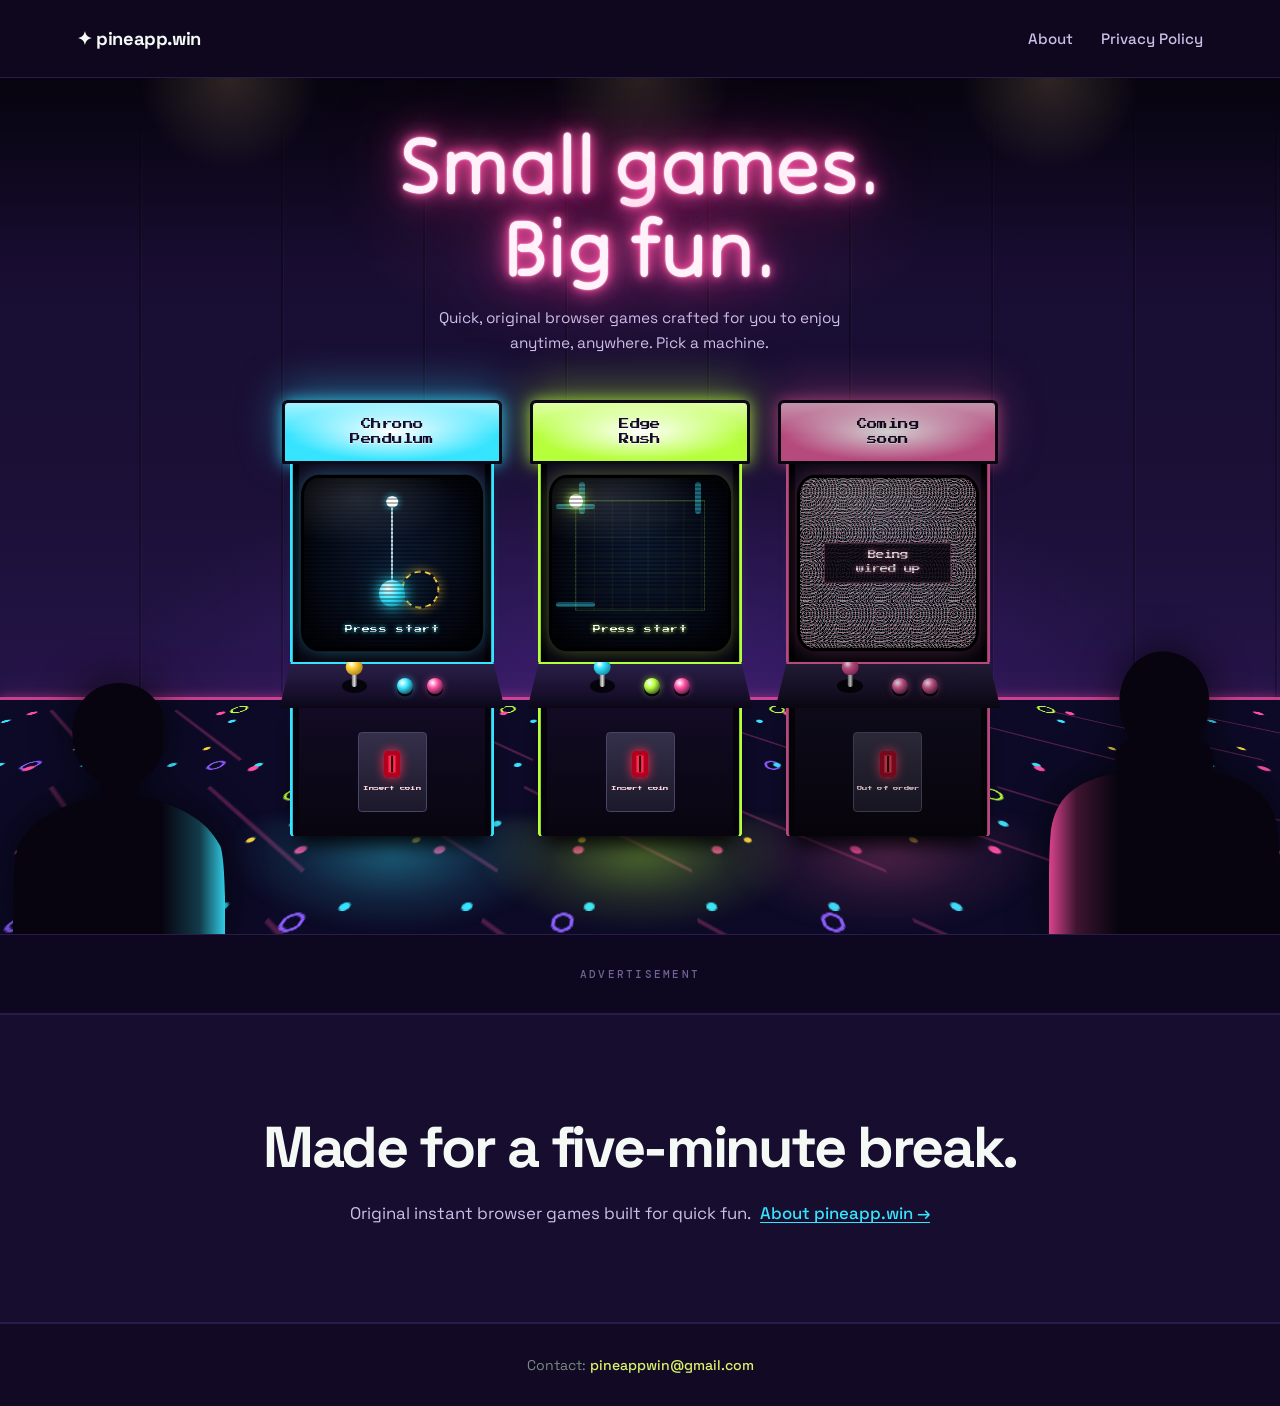
==== public/index.html @ 0ca3ae79 "Arcade cabinet game pages, pendulum score, four-paddle Edge Rush Co-Authored-By: Claude Opus 5.5 <no" ====
<!doctype html>
<html lang="en">
<head>
  <!-- Google tag (gtag.js) -->
  <script async src="https://www.googletagmanager.com/gtag/js?id=G-WJCZS9H72H"></script>
  <script>
    window.dataLayer = window.dataLayer || [];
    function gtag(){dataLayer.push(arguments);}
    gtag('js', new Date());

    gtag('config', 'G-WJCZS9H72H');
  </script>
  <meta charset="utf-8">
  <meta name="viewport" content="width=device-width,initial-scale=1">
  <meta name="description" content="Play original, instant browser games on pineapp.win — crafted for quick breaks and seamless fun anywhere.">
  <meta name="theme-color" content="#120a24">
  <title>pineapp.win | Browser Games</title>
  <link rel="stylesheet" href="styles.css?v=8">
  <link rel="stylesheet" href="arcade.css?v=2">
</head>
<body class="arcade-page">
  <header>
    <a class="brand" href="#top">✦ pineapp.win</a>
    <nav>
      <a href="about.html">About</a>
      <a href="privacy.html">Privacy Policy</a>
    </nav>
  </header>

  <main id="top">
    <!-- The arcade hall: you are standing on the floor, looking at the cabinets -->
    <section class="hall" aria-labelledby="hall-title">
      <div class="hall__ceiling" aria-hidden="true"></div>
      <div class="hall__wall" aria-hidden="true"></div>
      <div class="hall__floor" aria-hidden="true"></div>

      <div class="sign">
        <h1 id="hall-title" class="sign__neon">
          <span class="sign__line">Small games.</span>
          <span class="sign__line sign__line--b">Big fun.</span>
        </h1>
        <p class="sign__copy">Quick, original browser games crafted for you to enjoy anytime, anywhere. Pick a machine.</p>
      </div>

      <div class="aisle" id="aisle" aria-label="Arcade machines">
        <!-- Cabinet 1: Chrono Pendulum -->
        <a class="cab cab--pendulum" href="pendulum.html" style="--glow:#36e4ff; --glow-rgb:54,228,255" aria-label="Play Chrono Pendulum">
          <span class="cab__marquee"><span class="cab__title">Chrono<br>Pendulum</span></span>
          <span class="cab__bezel">
            <span class="cab__screen">
              <span class="attract attract--pendulum" aria-hidden="true">
                <span class="pend__target"><span class="pend__ring"></span></span>
                <span class="pend__arm"><span class="pend__bob"></span></span>
                <span class="pend__pivot"></span>
              </span>
              <span class="cab__start" aria-hidden="true">Press start</span>
            </span>
          </span>
          <span class="cab__panel" aria-hidden="true">
            <span class="stick"></span><span class="pbtn"></span><span class="pbtn pbtn--b"></span>
          </span>
          <span class="cab__body" aria-hidden="true">
            <span class="coin-door"><span class="coin-slot"></span><span class="coin-label">Insert coin</span></span>
          </span>
          <span class="cab__pool" aria-hidden="true"></span>
        </a>

        <!-- Cabinet 2: Edge Rush -->
        <a class="cab cab--edge" href="edge-rush.html" style="--glow:#b6ff3b; --glow-rgb:182,255,59" aria-label="Play Edge Rush">
          <span class="cab__marquee"><span class="cab__title">Edge<br>Rush</span></span>
          <span class="cab__bezel">
            <span class="cab__screen">
              <span class="attract attract--edge" aria-hidden="true">
                <span class="edge__tile edge__tile--t"></span>
                <span class="edge__tile edge__tile--r"></span>
                <span class="edge__tile edge__tile--b"></span>
                <span class="edge__tile edge__tile--l"></span>
                <span class="edge__ball"></span>
              </span>
              <span class="cab__start" aria-hidden="true">Press start</span>
            </span>
          </span>
          <span class="cab__panel" aria-hidden="true">
            <span class="stick"></span><span class="pbtn"></span><span class="pbtn pbtn--b"></span>
          </span>
          <span class="cab__body" aria-hidden="true">
            <span class="coin-door"><span class="coin-slot"></span><span class="coin-label">Insert coin</span></span>
          </span>
          <span class="cab__pool" aria-hidden="true"></span>
        </a>

        <!-- Cabinet 3: next machine, still being wired up -->
        <div class="cab cab--soon" style="--glow:#ff4fa3; --glow-rgb:255,79,163" aria-label="New game coming soon">
          <span class="cab__marquee"><span class="cab__title">Coming<br>soon</span></span>
          <span class="cab__bezel">
            <span class="cab__screen">
              <span class="attract attract--static" aria-hidden="true"></span>
              <span class="cab__soon-text" aria-hidden="true">Being<br>wired up</span>
            </span>
          </span>
          <span class="cab__panel" aria-hidden="true">
            <span class="stick"></span><span class="pbtn"></span><span class="pbtn pbtn--b"></span>
          </span>
          <span class="cab__body" aria-hidden="true">
            <span class="coin-door"><span class="coin-slot"></span><span class="coin-label">Out of order</span></span>
          </span>
          <span class="cab__pool" aria-hidden="true"></span>
        </div>
      </div>

      <!-- People standing on the floor, watching the machines -->
      <div class="crowd" aria-hidden="true">
        <svg class="onlooker onlooker--l" viewBox="0 0 200 260" preserveAspectRatio="xMidYMax meet">
          <defs>
            <linearGradient id="rimL" x1="1" y1="0" x2="0" y2="0">
              <stop offset="0" stop-color="#36e4ff" stop-opacity=".9"/>
              <stop offset=".12" stop-color="#36e4ff" stop-opacity=".25"/>
              <stop offset=".3" stop-color="#36e4ff" stop-opacity="0"/>
            </linearGradient>
          </defs>
          <path d="M100 18c26 0 44 20 44 47 0 22-11 39-27 46v14c38 6 66 22 78 46 6 12 5 89 5 89H0s-1-77 5-89c12-24 40-40 78-46v-14c-16-7-27-24-27-46 0-27 18-47 44-47z" fill="#07040f"/>
          <path d="M100 18c26 0 44 20 44 47 0 22-11 39-27 46v14c38 6 66 22 78 46 6 12 5 89 5 89H0s-1-77 5-89c12-24 40-40 78-46v-14c-16-7-27-24-27-46 0-27 18-47 44-47z" fill="url(#rimL)"/>
        </svg>
        <svg class="onlooker onlooker--r" viewBox="0 0 200 260" preserveAspectRatio="xMidYMax meet">
          <defs>
            <linearGradient id="rimR" x1="0" y1="0" x2="1" y2="0">
              <stop offset="0" stop-color="#ff4fa3" stop-opacity=".85"/>
              <stop offset=".12" stop-color="#ff4fa3" stop-opacity=".22"/>
              <stop offset=".3" stop-color="#ff4fa3" stop-opacity="0"/>
            </linearGradient>
          </defs>
          <path d="M98 10c24 0 41 19 41 44 0 13-4 24-10 32 9 3 14 10 14 18 0 4-1 8-3 11 40 7 54 24 58 48 3 18 2 97 2 97H0s-1-79 2-97c4-24 18-41 58-48-2-3-3-7-3-11 0-8 5-15 14-18-6-8-10-19-10-32 0-25 17-44 37-44z" fill="#07040f"/>
          <path d="M98 10c24 0 41 19 41 44 0 13-4 24-10 32 9 3 14 10 14 18 0 4-1 8-3 11 40 7 54 24 58 48 3 18 2 97 2 97H0s-1-79 2-97c4-24 18-41 58-48-2-3-3-7-3-11 0-8 5-15 14-18-6-8-10-19-10-32 0-25 17-44 37-44z" fill="url(#rimR)"/>
        </svg>
      </div>
    </section>

    <section class="ad-slot">
      <script async src="https://pagead2.googlesyndication.com/pagead/js/adsbygoogle.js?client=ca-pub-6483520770446711"
        crossorigin="anonymous"></script>
      ADVERTISEMENT
    </section>

    <section id="about" class="about">
      <h2>Made for a five-minute break.</h2>
      <p class="about-subtext">Original instant browser games built for quick fun. <a href="about.html">About pineapp.win →</a></p>
    </section>
  </main>

  <footer>
    <span>Contact: <a href="mailto:pineappwin@gmail.com">pineappwin@gmail.com</a></span>
  </footer>

  <script src="arcade.js?v=1"></script>
</body>
</html>
---- public/styles.css ----
@import url('https://fonts.googleapis.com/css2?family=DM+Mono:wght@400;500&family=Space+Grotesk:wght@400;500;600;700;800&display=swap');

:root {
  --bg: #0b0f0d;              /* Deep dark background */
  --bg-subtle: #111714;       /* Subtle dark surface */
  --surface: #151d19;         /* Elevated surface */
  --surface-card: #19241f;    /* Interactive card surface */
  --surface-hover: #22322b;   /* Hover state */
  --text-primary: #f5f9f6;    /* Crisp bright light typography */
  --text-secondary: #b0c2b7;  /* High-contrast light slate */
  --text-muted: #788a80;      /* Secondary labels */
  --lime: #d9f36a;            /* Electric neon lime */
  --lime-hover: #e8ff7a;
  --lime-glow: rgba(217, 243, 106, 0.45);
  --lime-glow-strong: rgba(217, 243, 106, 0.75);
  --lime-glow-soft: rgba(217, 243, 106, 0.2);
  --cyan: #5ef3d2;            /* Vibrant electric cyan */
  --border: #23312a;          /* Sleek dark border */
  --border-light: #2e4037;    /* Subtle highlight border */
}

* {
  box-sizing: border-box;
}

html {
  scroll-behavior: smooth;
}

body {
  margin: 0;
  background: var(--bg);
  color: var(--text-primary);
  font-family: 'Space Grotesk', sans-serif;
  background-image: 
    radial-gradient(ellipse at 85% 15%, rgba(217, 243, 106, 0.06) 0%, transparent 45%),
    radial-gradient(ellipse at 15% 75%, rgba(94, 243, 210, 0.04) 0%, transparent 45%);
  background-attachment: fixed;
  min-height: 100vh;
}

header {
  height: 78px;
  padding: 0 6vw;
  display: flex;
  align-items: center;
  justify-content: space-between;
  border-bottom: 1px solid var(--border);
  background: rgba(11, 15, 13, 0.88);
  backdrop-filter: blur(14px);
  position: sticky;
  top: 0;
  z-index: 100;
}

a {
  color: inherit;
}

.brand {
  text-decoration: none;
  font-weight: 700;
  font-size: 1.15rem;
  color: var(--text-primary);
  letter-spacing: -0.02em;
  display: flex;
  align-items: center;
  gap: 4px;
}

.brand:first-letter {
  background: var(--lime);
  color: var(--bg);
  padding: 1px 5px;
  border-radius: 2px;
  font-weight: 800;
}

nav {
  display: flex;
  gap: 28px;
  align-items: center;
}

nav a {
  text-decoration: none;
  font-size: .94rem;
  font-weight: 500;
  color: var(--text-secondary);
  transition: color .15s ease;
}

nav a:hover {
  color: var(--lime);
}

nav a.active {
  color: var(--lime);
  font-weight: 700;
}

.button {
  display: inline-flex;
  gap: 14px;
  align-items: center;
  padding: 14px 24px;
  background: var(--lime);
  color: var(--bg);
  text-decoration: none;
  font-weight: 700;
  border-radius: 2px;
  border: 1px solid var(--lime);
  cursor: pointer;
  transition: all .2s cubic-bezier(0.16, 1, 0.3, 1);
  box-shadow: 0 2px 10px rgba(0, 0, 0, 0.4);
}

.button:hover {
  background: var(--lime-hover);
  transform: translateY(-2px);
  box-shadow: 0 6px 22px var(--lime-glow);
  color: var(--bg);
}

.button.small {
  padding: 9px 16px;
  font-size: .84rem;
}

/* Hero Section */
.hero {
  min-height: calc(100vh - 160px);
  padding: 60px 6vw;
  display: grid;
  grid-template-columns: 0.9fr 1.1fr;
  align-items: center;
  gap: 60px;
}

.hero-content {
  max-width: 540px;
}

.eyebrow {
  font: 600 .75rem 'DM Mono', monospace;
  letter-spacing: .22em;
  color: var(--lime);
  margin: 0 0 18px;
  text-transform: uppercase;
}

.hero h1 {
  font-size: clamp(3.4rem, 6.2vw, 6.2rem);
  line-height: .93;
  letter-spacing: -.06em;
  margin: 0 0 24px;
  color: var(--text-primary);
}

.hero h1 em {
  font-style: normal;
  color: var(--lime);
  text-shadow: 0 0 45px var(--lime-glow);
}

.hero-copy {
  max-width: 440px;
  color: var(--text-secondary);
  line-height: 1.65;
  margin: 0;
  font-size: 1.12rem;
}

/* Maximized Scrollable Arcade Container */
.arcade-container {
  width: 100%;
  height: 100%;
  display: flex;
  align-items: center;
  justify-content: center;
  position: relative;
}

.arcade-selector-frame {
  width: 100%;
  min-height: 540px;
  background: var(--surface-card);
  border: 2px solid var(--lime);
  border-radius: 8px;
  position: relative;
  /* Radiant glowing edges */
  box-shadow: 
    0 0 22px rgba(217, 243, 106, 0.5),
    0 0 60px rgba(217, 243, 106, 0.28),
    0 0 100px rgba(217, 243, 106, 0.15),
    inset 0 0 25px rgba(217, 243, 106, 0.12);
  display: flex;
  flex-direction: column;
  overflow: hidden;
  transition: box-shadow 0.25s ease, border-color 0.25s ease;
}

.arcade-selector-frame:hover {
  border-color: #e8ff7a;
  box-shadow: 
    0 0 35px rgba(217, 243, 106, 0.7),
    0 0 80px rgba(217, 243, 106, 0.45),
    0 0 135px rgba(217, 243, 106, 0.25),
    inset 0 0 35px rgba(217, 243, 106, 0.2);
}

/* POPPING SCROLL BUTTONS */
.arcade-scroll-btn {
  position: absolute;
  top: 48%;
  transform: translateY(-50%);
  width: 54px;
  height: 54px;
  border-radius: 50%;
  background: var(--lime);
  color: #0b0f0d;
  border: 2px solid #ffffff;
  display: grid;
  place-items: center;
  font-size: 2.2rem;
  font-weight: 900;
  line-height: 1;
  cursor: pointer;
  z-index: 20;
  user-select: none;
  /* Ultra-popping radiant glow */
  box-shadow: 
    0 0 22px rgba(217, 243, 106, 0.85),
    0 0 50px rgba(217, 243, 106, 0.55),
    0 4px 18px rgba(0, 0, 0, 0.75);
  transition: all 0.2s cubic-bezier(0.16, 1, 0.3, 1);
}

.arcade-scroll-btn.prev-btn {
  left: 20px;
}

.arcade-scroll-btn.next-btn {
  right: 20px;
}

.arcade-scroll-btn:hover:not(:disabled) {
  background: #ffffff;
  color: #0b0f0d;
  border-color: var(--lime);
  transform: translateY(-50%) scale(1.18);
  box-shadow: 
    0 0 30px rgba(255, 255, 255, 0.95),
    0 0 65px rgba(217, 243, 106, 0.9),
    0 8px 25px rgba(0, 0, 0, 0.85);
}

.arcade-scroll-btn:active:not(:disabled) {
  transform: translateY(-50%) scale(1.05);
}

.arcade-scroll-btn:disabled {
  opacity: 0.22;
  cursor: not-allowed;
  box-shadow: none;
  background: var(--surface-card);
  color: var(--text-muted);
  border-color: var(--border-light);
  transform: translateY(-50%) scale(0.92);
}

/* Scrollable Cards Track */
.arcade-track {
  display: flex;
  width: 100%;
  flex: 1;
  overflow-x: auto;
  scroll-snap-type: x mandatory;
  scroll-behavior: smooth;
  -webkit-overflow-scrolling: touch;
  scrollbar-width: none; /* Hide scrollbar for seamless console look */
  outline: none;
}

.arcade-track::-webkit-scrollbar {
  display: none;
}

/* Individual Arcade Card */
.arcade-card {
  flex: 0 0 100%;
  width: 100%;
  scroll-snap-align: start;
  scroll-snap-stop: always;
  display: flex;
  flex-direction: column;
  text-decoration: none;
  color: inherit;
  cursor: pointer;
  position: relative;
  background: var(--surface-card);
}

.arcade-screen {
  flex: 1;
  min-height: 380px;
  display: flex;
  align-items: center;
  justify-content: center;
  background: 
    radial-gradient(circle at center, rgba(217, 243, 106, 0.14) 0%, transparent 65%),
    radial-gradient(circle at center, #19382c 0%, #0d1e17 100%);
  border-bottom: 2px solid rgba(217, 243, 106, 0.35);
  position: relative;
  user-select: none;
  overflow: hidden;
}

.arcade-card.card-pendulum .arcade-screen {
  background: 
    radial-gradient(circle at center, rgba(94, 243, 210, 0.15) 0%, transparent 65%),
    radial-gradient(circle at center, #142e26 0%, #091410 100%);
}

/* Subtle arcade scanlines in screen */
.arcade-screen::after {
  content: '';
  position: absolute;
  inset: 0;
  background: repeating-linear-gradient(
    0deg,
    transparent,
    transparent 3px,
    rgba(0, 0, 0, 0.22) 3px,
    rgba(0, 0, 0, 0.22) 6px
  );
  pointer-events: none;
  opacity: 0.7;
}

.arcade-screen .game-icon {
  font-size: clamp(6.5rem, 12vw, 10rem);
  filter: drop-shadow(0 0 35px rgba(217, 243, 106, 0.6));
  transition: transform 0.3s cubic-bezier(0.16, 1, 0.3, 1), filter 0.3s ease;
  z-index: 2;
}

.arcade-card:hover .arcade-screen .game-icon {
  transform: scale(1.15);
  filter: drop-shadow(0 0 50px rgba(217, 243, 106, 0.9));
}

/* Animated Metallic Pendulum Graphic Preview */
.pendulum-graphic {
  position: relative;
  width: 180px;
  height: 250px;
  display: flex;
  flex-direction: column;
  align-items: center;
  filter: drop-shadow(0 0 25px rgba(217, 243, 106, 0.45));
  animation: pendulumSwingPreview 3.2s infinite ease-in-out;
  transform-origin: top center;
  z-index: 2;
}

@keyframes pendulumSwingPreview {
  0% { transform: rotate(-26deg); }
  50% { transform: rotate(26deg); }
  100% { transform: rotate(-26deg); }
}

.pendulum-pivot-point {
  width: 24px;
  height: 24px;
  border-radius: 50%;
  background: radial-gradient(circle at 35% 35%, #ffffff 0%, #a4b6ad 40%, #29342e 100%);
  border: 2px solid var(--lime);
  box-shadow: 0 0 12px var(--lime);
  z-index: 4;
}

.pendulum-chrome-rod {
  width: 6px;
  height: 150px;
  background: linear-gradient(90deg, #2d3832 0%, #ffffff 50%, #1f2723 100%);
  border-radius: 2px;
  box-shadow: 0 0 10px rgba(255, 255, 255, 0.4);
}

.pendulum-chrome-bob {
  width: 64px;
  height: 64px;
  border-radius: 50%;
  margin-top: -6px;
  background: radial-gradient(circle at 35% 30%, #ffffff 0%, #e2ece6 15%, #92a49b 40%, #3a4941 70%, #151d19 90%, #768a80 100%);
  box-shadow: 
    0 0 28px rgba(217, 243, 106, 0.4),
    0 12px 28px rgba(0, 0, 0, 0.7),
    inset 0 -4px 10px rgba(217, 243, 106, 0.35);
  position: relative;
  z-index: 3;
}

/* Arcade Footer */
.arcade-footer {
  padding: 24px 20px 44px;
  background: var(--surface);
  display: flex;
  flex-direction: column;
  align-items: center;
  justify-content: center;
  gap: 16px;
  text-align: center;
  border-top: 1px solid var(--border);
  position: relative;
}

/* BIG Game Name */
.arcade-footer .game-name {
  font-size: clamp(2.4rem, 5.8vw, 4.2rem);
  font-weight: 800;
  letter-spacing: -0.04em;
  line-height: 1.05;
  margin: 0;
  color: var(--text-primary);
  text-shadow: 0 4px 18px rgba(0, 0, 0, 0.75);
  transition: color 0.2s ease, text-shadow 0.2s ease, transform 0.2s ease;
}

.arcade-card:hover .arcade-footer .game-name {
  color: var(--lime);
  text-shadow: 0 0 35px var(--lime-glow);
  transform: translateY(-2px);
}

/* Play Now button inside Arcade Footer */
.arcade-play-btn {
  display: inline-flex;
  align-items: center;
  gap: 10px;
  padding: 12px 32px;
  font-size: 1rem;
  font-weight: 700;
  border-radius: 4px;
  background: var(--lime);
  color: var(--bg);
  box-shadow: 0 0 20px rgba(217, 243, 106, 0.45);
  transition: all 0.2s cubic-bezier(0.16, 1, 0.3, 1);
  letter-spacing: 0.02em;
}

.arcade-card:hover .arcade-play-btn {
  background: #e8ff7a;
  transform: translateY(-2px) scale(1.05);
  box-shadow: 0 0 32px rgba(217, 243, 106, 0.85);
}

.arcade-card:active .arcade-play-btn {
  transform: scale(0.97);
}

/* Position Indicators */
.arcade-indicators {
  position: absolute;
  bottom: 12px;
  left: 50%;
  transform: translateX(-50%);
  display: flex;
  gap: 10px;
  z-index: 15;
  background: rgba(11, 15, 13, 0.85);
  padding: 4px 10px;
  border-radius: 20px;
  border: 1px solid var(--border);
  backdrop-filter: blur(4px);
}

.arcade-dot {
  width: 10px;
  height: 10px;
  border-radius: 50%;
  background: rgba(255, 255, 255, 0.25);
  border: 1px solid var(--border-light);
  cursor: pointer;
  padding: 0;
  transition: all 0.2s ease;
}

.arcade-dot.active {
  background: var(--lime);
  border-color: var(--lime);
  box-shadow: 0 0 10px var(--lime);
  transform: scale(1.3);
}

/* Ad Slot */
.ad-slot {
  height: 80px;
  margin: 0 6vw;
  border-block: 1px solid var(--border);
  display: grid;
  place-items: center;
  color: var(--text-muted);
  font: 500 .7rem 'DM Mono', monospace;
  letter-spacing: .2em;
  background: rgba(21, 29, 25, 0.3);
}

/* About Section */
.about {
  padding: 95px 10vw;
  background: var(--surface);
  border-top: 1px solid var(--border);
  border-bottom: 1px solid var(--border);
  color: var(--text-primary);
  text-align: center;
}

.about h2 {
  font-size: clamp(2.4rem, 4.5vw, 3.8rem);
  letter-spacing: -.04em;
  margin: 0;
  color: var(--text-primary);
}

/* Footer */
footer {
  padding: 32px 6vw;
  background: var(--bg);
  border-top: 1px solid var(--border);
  display: flex;
  justify-content: center;
  align-items: center;
  text-align: center;
  color: var(--text-muted);
  font-size: .88rem;
}

footer a {
  color: var(--lime);
  text-decoration: none;
  font-weight: 500;
  transition: color .15s ease;
}

footer a:hover {
  color: var(--lime-hover);
  text-decoration: underline;
}

.about-subtext {
  margin: 16px auto 0;
  max-width: 620px;
  font-size: 1.05rem;
  color: var(--text-secondary);
  line-height: 1.6;
}

.about-subtext a {
  color: var(--lime);
  text-decoration: underline;
  text-underline-offset: 3px;
  margin-left: 6px;
  font-weight: 500;
  transition: color .15s ease;
}

.about-subtext a:hover {
  color: var(--lime-hover);
}

/* Content Page (About & Privacy Policy) */
.content-page {
  width: min(860px, 90vw);
  margin: 0 auto;
  padding: 56px 0 88px;
}

.page-header {
  margin-bottom: 34px;
}

.page-badge {
  display: inline-flex;
  align-items: center;
  gap: 8px;
  padding: 6px 14px;
  background: rgba(217, 243, 106, 0.08);
  border: 1px solid rgba(217, 243, 106, 0.28);
  border-radius: 999px;
  font: 600 0.72rem 'DM Mono', monospace;
  letter-spacing: 0.16em;
  color: var(--lime);
  text-transform: uppercase;
  margin-bottom: 18px;
  box-shadow: 0 0 16px rgba(217, 243, 106, 0.1);
}

.badge-dot {
  width: 6px;
  height: 6px;
  border-radius: 50%;
  background: var(--lime);
  box-shadow: 0 0 8px var(--lime);
  display: inline-block;
}

.content-page h1 {
  margin: 0 0 16px;
  color: var(--text-primary);
  font-size: clamp(2.6rem, 5.8vw, 4.2rem);
  letter-spacing: -.05em;
  line-height: 1.05;
}

.content-page h1 em {
  color: var(--lime);
  font-style: normal;
  text-shadow: 0 0 35px var(--lime-glow);
}

.meta-bar {
  display: flex;
  align-items: center;
  gap: 12px;
  margin-top: 14px;
  font: 500 0.76rem 'DM Mono', monospace;
  color: var(--text-muted);
}

.meta-pill {
  padding: 3px 10px;
  background: var(--surface);
  border: 1px solid var(--border);
  border-radius: 4px;
  color: var(--cyan);
}

/* Story / Lead Card */
.story-card {
  background: linear-gradient(180deg, rgba(25, 36, 31, 0.85) 0%, rgba(17, 23, 20, 0.95) 100%);
  border: 1px solid var(--border-light);
  border-radius: 12px;
  padding: 34px 38px;
  position: relative;
  overflow: hidden;
  box-shadow: 0 12px 38px rgba(0, 0, 0, 0.45);
  margin-bottom: 36px;
}

.story-card::before {
  content: '';
  position: absolute;
  top: 0;
  left: 0;
  right: 0;
  height: 2px;
  background: linear-gradient(90deg, transparent, var(--lime), transparent);
}

.story-card p {
  font-size: 1.12rem;
  line-height: 1.85;
  color: var(--text-primary);
  margin: 0 0 18px;
}

.story-card p:last-child {
  margin-bottom: 0;
  color: var(--text-secondary);
}

/* Values Grid */
.values-grid {
  display: grid;
  grid-template-columns: repeat(3, 1fr);
  gap: 16px;
  margin: 32px 0 46px;
}

.value-item {
  background: var(--surface);
  border: 1px solid var(--border);
  border-radius: 8px;
  padding: 22px 20px;
  transition: all 0.25s cubic-bezier(0.16, 1, 0.3, 1);
}

.value-item:hover {
  border-color: var(--border-light);
  transform: translateY(-2px);
  box-shadow: 0 8px 24px rgba(0, 0, 0, 0.35);
}

.value-icon {
  font-size: 1.5rem;
  margin-bottom: 12px;
}

.value-item h3 {
  margin: 0 0 6px;
  font-size: 1.05rem;
  color: var(--lime);
  font-weight: 700;
  letter-spacing: -0.02em;
}

.value-item p {
  margin: 0;
  font-size: 0.88rem;
  color: var(--text-secondary);
  line-height: 1.55;
}

/* Contact Station */
.contact-station {
  background: linear-gradient(135deg, var(--surface-card) 0%, rgba(15, 22, 18, 0.95) 100%);
  border: 1px solid var(--border-light);
  border-radius: 12px;
  padding: 36px 40px;
  box-shadow: 0 0 35px var(--lime-glow-soft);
  position: relative;
  overflow: hidden;
}

.contact-station::before {
  content: '';
  position: absolute;
  top: 0;
  left: 0;
  right: 0;
  height: 2px;
  background: linear-gradient(90deg, transparent, var(--lime), transparent);
}

.station-header {
  display: flex;
  justify-content: space-between;
  align-items: center;
  flex-wrap: wrap;
  gap: 12px;
  margin-bottom: 14px;
}

.station-status {
  font: 500 0.76rem 'DM Mono', monospace;
  color: var(--cyan);
}

.contact-station h2 {
  margin: 0 0 10px;
  font-size: clamp(1.5rem, 3.2vw, 2rem);
  color: var(--text-primary);
  letter-spacing: -0.03em;
}

.station-desc {
  color: var(--text-secondary);
  font-size: 1.02rem;
  margin: 0 0 24px;
  line-height: 1.65;
}

.contact-action-box {
  display: flex;
  align-items: center;
  flex-wrap: wrap;
  gap: 16px;
}

.email-chip {
  display: inline-flex;
  align-items: center;
  gap: 14px;
  padding: 13px 24px;
  background: rgba(217, 243, 106, 0.08);
  border: 1px solid var(--lime);
  border-radius: 6px;
  text-decoration: none;
  color: var(--lime);
  font-family: 'DM Mono', monospace;
  font-size: 1.15rem;
  font-weight: 700;
  transition: all 0.2s cubic-bezier(0.16, 1, 0.3, 1);
  box-shadow: 0 0 20px var(--lime-glow-soft);
}

.email-chip:hover {
  background: var(--lime);
  color: var(--bg);
  transform: translateY(-2px);
  box-shadow: 0 6px 26px var(--lime-glow);
}

.chip-icon {
  font-size: 1.15rem;
}

.chip-arrow {
  font-size: 1.15rem;
  transition: transform 0.2s ease;
}

.email-chip:hover .chip-arrow {
  transform: translateX(4px);
}

/* Policy Card */
.policy-lead {
  font-size: 1.12rem;
  color: var(--text-secondary);
  line-height: 1.7;
  margin-bottom: 30px;
}

.policy-card {
  background: var(--surface);
  border: 1px solid var(--border);
  border-radius: 10px;
  padding: 28px 32px;
  margin-bottom: 22px;
  transition: all 0.2s ease;
  position: relative;
}

.policy-card:hover {
  border-color: var(--border-light);
  box-shadow: 0 6px 26px rgba(0, 0, 0, 0.35);
}

.policy-card-header {
  display: flex;
  justify-content: space-between;
  align-items: center;
  flex-wrap: wrap;
  gap: 12px;
  margin-bottom: 16px;
  padding-bottom: 14px;
  border-bottom: 1px solid rgba(255, 255, 255, 0.06);
}

.policy-card-title {
  display: flex;
  align-items: center;
  gap: 10px;
}

.policy-card-icon {
  font-size: 1.35rem;
}

.policy-card-title h2 {
  margin: 0;
  font-size: 1.3rem;
  color: var(--text-primary);
  letter-spacing: -0.02em;
}

.policy-tag {
  font: 600 0.68rem 'DM Mono', monospace;
  letter-spacing: 0.12em;
  padding: 3px 9px;
  border-radius: 3px;
  background: rgba(217, 243, 106, 0.1);
  color: var(--lime);
  border: 1px solid rgba(217, 243, 106, 0.25);
  text-transform: uppercase;
}

.policy-card p {
  color: var(--text-secondary);
  font-size: 0.98rem;
  line-height: 1.75;
  margin: 0 0 14px;
}

.policy-card p:last-child {
  margin-bottom: 0;
}

.policy-card-links {
  display: flex;
  flex-wrap: wrap;
  gap: 12px;
  margin-top: 18px;
  padding-top: 14px;
  border-top: 1px solid rgba(255, 255, 255, 0.05);
}

.policy-link-btn {
  display: inline-flex;
  align-items: center;
  gap: 6px;
  padding: 8px 16px;
  background: var(--surface-card);
  border: 1px solid var(--border-light);
  border-radius: 4px;
  font: 500 0.8rem 'DM Mono', monospace;
  color: var(--lime);
  text-decoration: none;
  transition: all 0.15s ease;
}

.policy-link-btn:hover {
  background: var(--lime);
  color: var(--bg);
  border-color: var(--lime);
  transform: translateY(-1px);
}

/* Backward compatibility classes */
.contact-card {
  padding: 32px 36px;
  border: 1px solid var(--border-light);
  border-radius: 6px;
  background: var(--surface-card);
  box-shadow: 0 0 32px var(--lime-glow-soft);
}

.contact-email {
  margin-top: 20px;
  margin-bottom: 4px;
  font-size: 1.25rem;
  font-family: 'DM Mono', monospace;
}

.contact-email a {
  color: var(--lime);
  font-weight: 700;
  text-decoration: none;
  border-bottom: 2px solid var(--lime);
  padding-bottom: 2px;
  transition: all .15s ease;
}

.contact-email a:hover {
  color: var(--lime-hover);
  border-color: var(--lime-hover);
}

.policy-block {
  margin-top: 24px;
  padding: 24px 28px;
  background: var(--surface);
  border: 1px solid var(--border);
  border-radius: 6px;
}

.content-footer {
  width: min(840px, 90vw);
  margin: 0 auto;
  padding: 24px 0 44px;
  border-top: 1px solid var(--border);
  display: flex;
  justify-content: space-between;
  align-items: center;
  color: var(--text-muted);
  font-size: .88rem;
}

.content-footer a {
  color: var(--text-secondary);
  text-decoration: none;
  transition: color .15s ease;
}

.content-footer a:hover {
  color: var(--lime);
}

/* Responsive */
@media (max-width: 900px) {
  .hero {
    grid-template-columns: 1fr;
    padding: 44px 5vw 36px;
    gap: 36px;
    min-height: auto;
  }

  .arcade-selector-frame {
    min-height: 460px;
  }

  .arcade-screen {
    min-height: 300px;
  }

  .arcade-scroll-btn {
    width: 46px;
    height: 46px;
    font-size: 1.8rem;
  }

  .arcade-scroll-btn.prev-btn {
    left: 12px;
  }

  .arcade-scroll-btn.next-btn {
    right: 12px;
  }
}

@media (max-width: 700px) {
  header {
    height: 64px;
    padding: 0 4vw;
  }

  nav {
    gap: 16px;
  }

  nav a {
    font-size: 0.84rem;
  }

  .values-grid {
    grid-template-columns: 1fr;
    gap: 12px;
  }

  .about {
    padding: 50px 5vw;
  }

  .ad-slot {
    margin: 0 5vw;
  }

  footer {
    padding: 24px 5vw;
    display: block;
    text-align: center;
  }

  footer span {
    display: block;
    margin-top: 8px;
  }
}

@media (max-width: 480px) {
  .hero {
    padding: 28px 4vw 20px;
    gap: 26px;
  }

  .hero h1 {
    font-size: clamp(2.3rem, 9.5vw, 3.2rem);
    margin-bottom: 14px;
  }

  .hero-copy {
    font-size: 0.98rem;
  }

  .arcade-selector-frame {
    min-height: 400px;
  }

  .arcade-screen {
    min-height: 250px;
  }

  .arcade-footer {
    padding: 16px 12px 36px;
    gap: 10px;
  }

  .arcade-footer .game-name {
    font-size: clamp(1.75rem, 6.8vw, 2.4rem);
  }

  .arcade-play-btn {
    padding: 10px 22px;
    font-size: 0.9rem;
    gap: 8px;
  }

  .arcade-scroll-btn {
    width: 40px;
    height: 40px;
    font-size: 1.5rem;
  }

  .arcade-scroll-btn.prev-btn {
    left: 8px;
  }

  .arcade-scroll-btn.next-btn {
    right: 8px;
  }
}

@media (max-width: 600px) {
  .content-page {
    padding-top: 36px;
    padding-bottom: 56px;
  }

  .story-card {
    padding: 22px 20px;
  }

  .story-card p {
    font-size: 1.02rem;
  }

  .contact-station {
    padding: 24px 20px;
  }

  .station-header {
    flex-direction: column;
    align-items: flex-start;
    gap: 8px;
  }

  .email-chip {
    font-size: 0.96rem;
    padding: 12px 18px;
    width: 100%;
    justify-content: center;
    word-break: break-all;
  }

  .policy-card {
    padding: 20px 18px;
  }

  .policy-card-header {
    flex-direction: column;
    align-items: flex-start;
    gap: 8px;
  }

  .content-page p {
    font-size: .96rem;
  }

  .policy-block {
    padding: 18px 20px;
  }

  .contact-card {
    padding: 24px 20px;
  }

  .contact-email {
    font-size: 1.05rem;
    word-break: break-all;
  }

  .content-footer {
    display: block;
    text-align: center;
    line-height: 1.8;
  }

  .content-footer span {
    display: block;
    margin-top: 8px;
  }
}
---- public/arcade.css ----
/* ==========================================================================
   pineapp.win - Arcade hall front page
   You are standing on the arcade floor at night, looking at the machines.
   Loaded after styles.css, only on index.html (body.arcade-page).
   ========================================================================== */
@import url('https://fonts.googleapis.com/css2?family=Press+Start+2P&family=Tilt+Neon&display=swap');

.arcade-page {
  --room: #120a24;          /* the room after dark */
  --wall: #1c1038;          /* back wall */
  --carpet: #0c0a26;        /* navy arcade carpet */
  --plastic: #0b0716;       /* cabinet plastic */
  --neon-pink: #ff4fa3;
  --neon-cyan: #36e4ff;
  --neon-lime: #b6ff3b;
  --neon-sun: #ffd23f;
  --sign-text: #fff2fa;
  --copy: #cbbfe8;

  background: var(--room);
  background-image: none;
}

.arcade-page header {
  background: rgba(14, 8, 28, 0.86);
  border-bottom-color: #2a1b4d;
}

.arcade-page nav a { color: var(--copy); }
.arcade-page nav a:hover { color: var(--neon-cyan); }

/* --------------------------------------------------------------------------
   The room
   -------------------------------------------------------------------------- */
.hall {
  --floor-h: clamp(170px, 26vh, 250px);
  position: relative;
  min-height: calc(100vh - 78px);
  min-height: calc(100svh - 78px);
  display: flex;
  flex-direction: column;
  align-items: center;
  overflow: hidden;
  isolation: isolate;
  padding-top: clamp(28px, 5vh, 56px);
}

.hall__ceiling,
.hall__wall,
.hall__floor {
  position: absolute;
  left: 0;
  right: 0;
  z-index: -3;
  pointer-events: none;
}

/* Dark ceiling with a few recessed downlights */
.hall__ceiling {
  top: 0;
  height: 22%;
  background:
    radial-gradient(ellipse 10% 70% at 18% 0%, rgba(255, 210, 140, 0.16), transparent 70%),
    radial-gradient(ellipse 10% 70% at 50% 0%, rgba(255, 210, 140, 0.14), transparent 70%),
    radial-gradient(ellipse 10% 70% at 82% 0%, rgba(255, 210, 140, 0.16), transparent 70%),
    linear-gradient(180deg, #07040f 0%, transparent 100%);
  z-index: -2;
}

/* Back wall: panelled, lit from below by the machines */
.hall__wall {
  top: 0;
  bottom: var(--floor-h);
  background:
    radial-gradient(ellipse 34% 40% at 50% 18%, rgba(255, 79, 163, 0.16), transparent 70%),
    radial-gradient(ellipse 60% 55% at 50% 100%, rgba(120, 60, 220, 0.28), transparent 70%),
    repeating-linear-gradient(90deg, transparent 0 139px, rgba(0, 0, 0, 0.28) 139px 141px, rgba(255, 255, 255, 0.025) 141px 142px),
    linear-gradient(180deg, #150b2c 0%, var(--wall) 70%, #241448 100%);
}

/* Neon baseboard where the wall meets the carpet */
.hall__wall::after {
  content: '';
  position: absolute;
  left: 0;
  right: 0;
  bottom: 0;
  height: 3px;
  background: var(--neon-pink);
  box-shadow: 0 0 10px var(--neon-pink), 0 0 30px rgba(255, 79, 163, 0.6), 0 -20px 60px rgba(255, 79, 163, 0.25);
  opacity: 0.75;
}

/* Carpet, seen in perspective */
.hall__floor {
  bottom: 0;
  height: var(--floor-h);
  overflow: hidden;
  perspective: 520px;
  perspective-origin: 50% 0%;
  background: #08061c;
}

.hall__floor::before {
  content: '';
  position: absolute;
  left: -60%;
  right: -60%;
  top: 0;
  height: 260%;
  transform-origin: 50% 0%;
  transform: rotateX(62deg);
  background-color: var(--carpet);
  /* classic cosmic arcade carpet: scattered confetti, rings and stars */
  background-image:
    radial-gradient(circle at 20% 30%, var(--neon-pink) 0 3px, transparent 4px),
    radial-gradient(circle at 70% 60%, var(--neon-cyan) 0 2.5px, transparent 3.5px),
    radial-gradient(circle at 45% 80%, var(--neon-sun) 0 2px, transparent 3px),
    radial-gradient(circle at 85% 15%, transparent 0 5px, var(--neon-lime) 5.5px 7px, transparent 7.5px),
    radial-gradient(circle at 10% 75%, transparent 0 4px, #8a5cff 4.5px 6px, transparent 6.5px),
    linear-gradient(35deg, transparent 47.5%, rgba(255, 79, 163, 0.28) 48% 49%, transparent 49.5%);
  background-size: 90px 90px, 70px 70px, 110px 110px, 130px 130px, 150px 150px, 120px 120px;
}

/* Darken the carpet toward the far wall and the near edge */
.hall__floor::after {
  content: '';
  position: absolute;
  inset: 0;
  background:
    linear-gradient(180deg, rgba(8, 6, 28, 0.88) 0%, rgba(8, 6, 28, 0.42) 35%, rgba(8, 6, 28, 0.6) 100%),
    radial-gradient(ellipse 70% 120% at 50% 0%, transparent 40%, rgba(4, 2, 12, 0.7) 100%);
}

/* --------------------------------------------------------------------------
   Neon sign on the wall
   -------------------------------------------------------------------------- */
.sign {
  text-align: center;
  padding: 0 6vw;
  max-width: 900px;
}

.sign__neon {
  margin: 0;
  font-family: 'Tilt Neon', 'Space Grotesk', sans-serif;
  font-weight: 400;
  font-size: clamp(2.4rem, min(7vw, 9vh), 5.4rem);
  line-height: 1.02;
  letter-spacing: 0.01em;
  color: var(--sign-text);
  text-shadow:
    0 0 2px #fff,
    0 0 8px var(--neon-pink),
    0 0 18px var(--neon-pink),
    0 0 36px rgba(255, 79, 163, 0.85),
    0 0 72px rgba(255, 79, 163, 0.55);
  animation: signOn 1.4s steps(1, end) both;
}

.sign__line { display: block; }

/* One tube on an old sign never quite settles */
.sign__line--b {
  animation: tubeBuzz 9s linear 2.2s infinite;
}

.sign__copy {
  margin: clamp(10px, 2vh, 18px) auto 0;
  max-width: 44ch;
  color: var(--copy);
  font-size: clamp(0.95rem, 1.2vw, 1.08rem);
  line-height: 1.6;
}

@keyframes signOn {
  0%   { opacity: 0.08; text-shadow: none; }
  12%  { opacity: 1; }
  18%  { opacity: 0.15; text-shadow: none; }
  30%  { opacity: 1; }
  36%  { opacity: 0.3; text-shadow: none; }
  48%, 100% { opacity: 1; }
}

@keyframes tubeBuzz {
  0%, 93%, 95%, 97%, 100% { opacity: 1; }
  94%, 96% { opacity: 0.35; }
}

/* --------------------------------------------------------------------------
   The row of machines
   -------------------------------------------------------------------------- */
.aisle {
  /* 1em = one cabinet unit; a cabinet is 16em wide. Scales with viewport height. */
  font-size: clamp(10px, 1.42vh, 14.5px);
  margin-top: auto;
  margin-bottom: calc(var(--floor-h) * 0.42);
  padding-top: 3.5em;
  display: flex;
  justify-content: center;
  align-items: flex-end;
  gap: 3.4em;
  position: relative;
  z-index: 1;
}

.cab {
  --d: 0s;
  position: relative;
  width: 16em;
  display: flex;
  flex-direction: column;
  align-items: center;
  text-decoration: none;
  color: inherit;
  cursor: pointer;
  transition: transform 0.35s cubic-bezier(0.16, 1, 0.3, 1);
  -webkit-tap-highlight-color: transparent;
  outline: none;
}

.cab:nth-child(1) { --d: 1.0s; }
.cab:nth-child(2) { --d: 1.3s; }
.cab:nth-child(3) { --d: 1.6s; }

/* Backlit marquee on top */
.cab__marquee {
  width: calc(100% + 1.2em);
  height: 5em;
  display: grid;
  place-items: center;
  border-radius: 0.5em 0.5em 0.15em 0.15em;
  border: 0.25em solid var(--plastic);
  background:
    linear-gradient(180deg, rgba(255, 255, 255, 0.55), rgba(255, 255, 255, 0) 55%),
    radial-gradient(ellipse at 50% 50%, #fff 0%, var(--glow) 70%);
  box-shadow:
    0 0 1.2em rgba(var(--glow-rgb), 0.75),
    0 -1em 3.5em rgba(var(--glow-rgb), 0.35);
  transition: box-shadow 0.3s ease, filter 0.3s ease;
}

.cab__title {
  font-family: 'Press Start 2P', monospace;
  font-size: 0.82em;
  line-height: 1.45;
  text-align: center;
  color: #160b2b;
  letter-spacing: 0.04em;
  text-shadow: 0 1px 0 rgba(255, 255, 255, 0.6);
}

/* Screen surround, cabinet sides trimmed in coloured T-molding */
.cab__bezel {
  width: 100%;
  height: 15.5em;
  padding: 1.1em;
  background:
    linear-gradient(90deg, #05030b 0 0.7em, transparent 0.7em calc(100% - 0.7em), #05030b calc(100% - 0.7em)),
    linear-gradient(180deg, #1a1230, var(--plastic));
  box-shadow:
    inset 0.22em 0 0 var(--glow),
    inset -0.22em 0 0 var(--glow),
    inset 0 0 2em rgba(0, 0, 0, 0.8);
  display: block;
}

/* CRT */
.cab__screen {
  position: relative;
  display: block;
  width: 100%;
  height: 100%;
  overflow: hidden;
  border-radius: 1.1em / 1.4em;
  background: radial-gradient(ellipse at 50% 45%, #0d1b33 0%, #04060f 85%);
  box-shadow:
    0 0 0 0.25em #000,
    0 0 1.6em rgba(var(--glow-rgb), 0.45),
    inset 0 0 2.2em rgba(0, 0, 0, 0.9);
  transition: filter 0.3s ease;
}

/* Scanlines + glass curvature highlight */
.cab__screen::after {
  content: '';
  position: absolute;
  inset: 0;
  pointer-events: none;
  background:
    radial-gradient(ellipse 80% 40% at 30% 12%, rgba(255, 255, 255, 0.12), transparent 70%),
    repeating-linear-gradient(0deg, rgba(0, 0, 0, 0.32) 0 2px, transparent 2px 4px);
  border-radius: inherit;
  z-index: 5;
}

/* Power-on flash for each screen, staggered across the row */
.cab__screen::before {
  content: '';
  position: absolute;
  inset: 0;
  background: #fff;
  z-index: 6;
  pointer-events: none;
  transform: scaleY(0);
  animation: crtFlash 0.55s ease-out var(--d) both;
}

.attract,
.cab__start,
.cab__soon-text {
  animation: crtOn 0.5s ease-out var(--d) both;
}

@keyframes crtFlash {
  0%   { transform: scaleY(0.004) scaleX(0); opacity: 1; }
  35%  { transform: scaleY(0.004) scaleX(1); opacity: 1; }
  60%  { transform: scaleY(1) scaleX(1); opacity: 0.6; }
  100% { transform: scaleY(1); opacity: 0; }
}

@keyframes crtOn {
  0%, 40% { opacity: 0; }
  100% { opacity: 1; }
}

.cab__start {
  position: absolute;
  left: 0;
  right: 0;
  bottom: 9%;
  text-align: center;
  font-family: 'Press Start 2P', monospace;
  font-size: 0.62em;
  letter-spacing: 0.08em;
  color: #fff;
  text-shadow: 0 0 0.6em var(--glow);
  z-index: 4;
}

.cab__start {
  animation: crtOn 0.5s ease-out var(--d) both, blink 1.6s steps(1, end) calc(var(--d) + 0.5s) infinite;
}

@keyframes blink {
  0%, 60% { visibility: visible; }
  61%, 100% { visibility: hidden; }
}

/* Control panel: sloped, wider than the cabinet */
.cab__panel {
  position: relative;
  width: calc(100% + 1.6em);
  height: 3.6em;
  clip-path: polygon(5% 0, 95% 0, 100% 100%, 0 100%);
  background:
    linear-gradient(180deg, #2a1f47 0%, #170f2c 70%, #0b0716 100%);
  border-top: 0.2em solid var(--glow);
  display: flex;
  align-items: center;
  justify-content: center;
  gap: 1.1em;
}

.stick {
  position: relative;
  width: 2em;
  height: 1.1em;
  border-radius: 50%;
  background: #05030b;
  margin-right: 1.2em;
}

.stick::before {
  content: '';
  position: absolute;
  left: 50%;
  bottom: 45%;
  width: 0.35em;
  height: 1.5em;
  transform: translateX(-50%);
  background: linear-gradient(90deg, #666, #ddd, #555);
  border-radius: 0.2em;
}

.stick::after {
  content: '';
  position: absolute;
  left: 50%;
  bottom: 1.4em;
  width: 1.3em;
  height: 1.3em;
  transform: translateX(-50%);
  border-radius: 50%;
  background: radial-gradient(circle at 35% 30%, #fff 0%, var(--neon-pink) 30%, #8a0f4d 100%);
}

.cab--pendulum .stick::after { background: radial-gradient(circle at 35% 30%, #fff 0%, var(--neon-sun) 30%, #8a5d00 100%); }
.cab--edge .stick::after { background: radial-gradient(circle at 35% 30%, #fff 0%, var(--neon-cyan) 30%, #035e75 100%); }

.pbtn {
  width: 1.25em;
  height: 1.25em;
  border-radius: 50%;
  background: radial-gradient(circle at 35% 30%, #fff 0%, var(--glow) 35%, rgba(0, 0, 0, 0.6) 100%);
  box-shadow: 0 0.2em 0 #05030b, 0 0 0.6em rgba(var(--glow-rgb), 0.6);
}

.pbtn--b {
  background: radial-gradient(circle at 35% 30%, #fff 0%, var(--neon-pink) 35%, rgba(0, 0, 0, 0.6) 100%);
  box-shadow: 0 0.2em 0 #05030b, 0 0 0.6em rgba(255, 79, 163, 0.6);
}

/* Lower body with coin door */
.cab__body {
  width: 100%;
  height: 10em;
  display: grid;
  place-items: center;
  background:
    linear-gradient(90deg, #05030b 0 0.7em, transparent 0.7em calc(100% - 0.7em), #05030b calc(100% - 0.7em)),
    linear-gradient(180deg, #120b24 0%, #08050f 100%);
  box-shadow:
    inset 0.22em 0 0 var(--glow),
    inset -0.22em 0 0 var(--glow),
    0 1.2em 1.4em -0.6em rgba(0, 0, 0, 0.9);
  border-radius: 0 0 0.2em 0.2em;
}

.coin-door {
  width: 5.4em;
  height: 6.2em;
  border-radius: 0.3em;
  background: linear-gradient(180deg, #34304a, #1c192b);
  border: 0.12em solid #4a4566;
  display: flex;
  flex-direction: column;
  align-items: center;
  justify-content: center;
  gap: 0.7em;
}

.coin-slot {
  width: 1.2em;
  height: 2em;
  border-radius: 0.2em;
  background: #ff2d4f;
  box-shadow: 0 0 0.8em #ff2d4f, inset 0 0 0 0.35em #b3001f;
  position: relative;
}

.coin-slot::after {
  content: '';
  position: absolute;
  left: 50%;
  top: 0.4em;
  bottom: 0.4em;
  width: 0.14em;
  transform: translateX(-50%);
  background: #1a0006;
}

.coin-label {
  font-family: 'Press Start 2P', monospace;
  font-size: 0.42em;
  line-height: 1.3;
  color: #ffd7de;
  text-align: center;
  letter-spacing: 0.04em;
}

/* Light the machine throws onto the carpet */
.cab__pool {
  position: absolute;
  left: 50%;
  top: calc(100% - 1.4em);
  width: 26em;
  height: 9em;
  transform: translateX(-50%);
  background: radial-gradient(ellipse at 50% 30%, rgba(var(--glow-rgb), 0.38) 0%, rgba(var(--glow-rgb), 0.12) 40%, transparent 70%);
  filter: blur(6px);
  z-index: -1;
  pointer-events: none;
  transition: opacity 0.3s ease, transform 0.35s ease;
  animation: crtOn 0.6s ease-out var(--d) both;
}

/* --------------------------------------------------------------------------
   Attract-mode screens
   -------------------------------------------------------------------------- */
.attract {
  position: absolute;
  inset: 0;
  display: block;
}

/* Chrono Pendulum: a bob swings past a target ring */
.attract--pendulum { --arm: 54%; }

.pend__pivot {
  position: absolute;
  left: 50%;
  top: 14%;
  width: 0.9em;
  height: 0.9em;
  transform: translate(-50%, -50%);
  border-radius: 50%;
  background: #fff;
  box-shadow: 0 0 0.6em var(--neon-cyan);
}

.pend__arm,
.pend__target {
  position: absolute;
  left: 50%;
  top: 14%;
  width: 0;
  height: var(--arm);
  transform-origin: 50% 0;
}

.pend__arm {
  border-left: 0.16em solid rgba(214, 248, 255, 0.85);
  margin-left: -0.08em;
  animation: swing 2.6s ease-in-out infinite alternate;
}

.pend__bob {
  position: absolute;
  left: 50%;
  bottom: -1.05em;
  width: 2.1em;
  height: 2.1em;
  margin-left: -1.13em;
  border-radius: 50%;
  background: radial-gradient(circle at 35% 30%, #fff 0%, var(--neon-cyan) 45%, #046b85 100%);
  box-shadow: 0 0 1em var(--neon-cyan), 0 0 2.4em rgba(54, 228, 255, 0.5);
}

.pend__target { transform: rotate(-18deg); }

.pend__ring {
  position: absolute;
  left: 0;
  bottom: -1.5em;
  width: 3em;
  height: 3em;
  margin-left: -1.5em;
  border-radius: 50%;
  border: 0.18em dashed var(--neon-sun);
  box-shadow: 0 0 0.8em rgba(255, 210, 63, 0.6);
  animation: ringPulse 2.6s ease-in-out infinite;
}

@keyframes swing {
  from { transform: rotate(34deg); }
  to   { transform: rotate(-34deg); }
}

@keyframes ringPulse {
  0%, 100% { transform: scale(1); opacity: 0.7; }
  50% { transform: scale(1.12); opacity: 1; }
}

/* Edge Rush: four paddles, one per side; the ball ricochets between them */
.attract--edge {
  inset: 13% 13% 22% 13%;
  border: 1px solid rgba(182, 255, 59, 0.22);
  background:
    linear-gradient(rgba(182, 255, 59, 0.07) 1px, transparent 1px) 0 0 / 1.4em 1.4em,
    linear-gradient(90deg, rgba(182, 255, 59, 0.07) 1px, transparent 1px) 0 0 / 1.4em 1.4em;
}

.edge__tile {
  position: absolute;
  border-radius: 1em;
  background: rgba(54, 228, 255, 0.45);
  animation: 3.2s ease-in-out infinite;
}

/* Four paddles, each stuck to its own side, sliding to meet the ball */
.edge__tile--t, .edge__tile--b { width: 30%; height: 4.5%; margin-left: -15%; }
.edge__tile--l, .edge__tile--r { height: 30%; width: 4.5%; margin-top: -15%; }
.edge__tile--t { top: 2.5%; animation-name: padT; }
.edge__tile--b { bottom: 2.5%; animation-name: padB; }
.edge__tile--l { left: 2.5%; animation-name: padL; }
.edge__tile--r { right: 2.5%; animation-name: padR; }

.edge__ball {
  position: absolute;
  width: 1.1em;
  height: 1.1em;
  margin: -0.55em 0 0 -0.55em;
  border-radius: 50%;
  background: #fff;
  box-shadow: 0 0 0.6em var(--neon-lime), 0 0 1.4em var(--neon-lime);
  animation: ricochet 3.2s linear infinite;
}

@keyframes ricochet {
  0%   { left: 12%; top: 46%; }
  25%  { left: 47%; top: 12%; }
  50%  { left: 88%; top: 60%; }
  75%  { left: 56%; top: 88%; }
  100% { left: 12%; top: 46%; }
}

/* Each paddle lights up (it's the one being steered) as it slides into place, then hits */
@keyframes padT {
  0%, 6%    { left: 72%; background: rgba(54, 228, 255, 0.45); box-shadow: none; }
  10%, 25%  { background: var(--neon-lime); box-shadow: 0 0 0.9em var(--neon-lime); }
  22%, 100% { left: 47%; }
  32%       { background: rgba(54, 228, 255, 0.45); box-shadow: none; }
}
@keyframes padR {
  0%, 31%   { top: 30%; background: rgba(54, 228, 255, 0.45); box-shadow: none; }
  35%, 50%  { background: var(--neon-lime); box-shadow: 0 0 0.9em var(--neon-lime); }
  47%, 100% { top: 60%; }
  57%       { background: rgba(54, 228, 255, 0.45); box-shadow: none; }
}
@keyframes padB {
  0%, 56%   { left: 28%; background: rgba(54, 228, 255, 0.45); box-shadow: none; }
  60%, 75%  { background: var(--neon-lime); box-shadow: 0 0 0.9em var(--neon-lime); }
  72%, 100% { left: 56%; }
  82%       { background: rgba(54, 228, 255, 0.45); box-shadow: none; }
}
@keyframes padL {
  0%        { top: 46%; background: var(--neon-lime); box-shadow: 0 0 0.9em var(--neon-lime); }
  7%, 81%   { background: rgba(54, 228, 255, 0.45); box-shadow: none; }
  15%, 80%  { top: 72%; }
  85%, 100% { background: var(--neon-lime); box-shadow: 0 0 0.9em var(--neon-lime); }
  97%, 100% { top: 46%; }
}

/* Coming soon: a screen of static */
.attract--static {
  opacity: 0.5;
  background:
    repeating-radial-gradient(circle at 17% 32%, rgba(255, 255, 255, 0.5) 0 1px, transparent 1px 3px),
    repeating-radial-gradient(circle at 73% 61%, rgba(255, 79, 163, 0.5) 0 1px, transparent 1px 4px),
    repeating-radial-gradient(circle at 41% 87%, rgba(255, 255, 255, 0.35) 0 1px, transparent 1px 2px);
  background-size: 37px 41px, 53px 29px, 23px 31px;
  animation: crtOn 0.5s ease-out var(--d) both, staticNoise 0.35s steps(4) infinite;
}

@keyframes staticNoise {
  0%   { background-position: 0 0, 0 0, 0 0; }
  25%  { background-position: 11px 7px, -13px 9px, 5px -8px; }
  50%  { background-position: -9px 13px, 7px -11px, -12px 4px; }
  75%  { background-position: 14px -5px, -6px -14px, 9px 12px; }
  100% { background-position: 0 0, 0 0, 0 0; }
}

.cab__soon-text {
  isolation: isolate;
  position: absolute;
  inset: 0;
  display: grid;
  place-items: center;
  font-family: 'Press Start 2P', monospace;
  font-size: 0.66em;
  line-height: 1.6;
  text-align: center;
  color: #fff;
  text-shadow: 0 0 0.6em var(--neon-pink), 0 0 2px #000;
  z-index: 4;
}

.cab__soon-text::before {
  content: '';
  position: absolute;
  left: 14%;
  right: 14%;
  top: 38%;
  bottom: 38%;
  background: rgba(10, 4, 20, 0.82);
  border: 1px solid rgba(255, 79, 163, 0.5);
  z-index: -1;
}

.cab--soon {
  cursor: default;
  filter: saturate(0.75) brightness(0.82);
}

/* --------------------------------------------------------------------------
   Walking up to a machine
   -------------------------------------------------------------------------- */
.cab:not(.cab--soon):hover,
.cab:not(.cab--soon):focus-visible {
  transform: translateY(-0.5em) scale(1.035);
}

.cab:not(.cab--soon):hover .cab__marquee,
.cab:not(.cab--soon):focus-visible .cab__marquee {
  filter: brightness(1.15);
  box-shadow: 0 0 1.8em rgba(var(--glow-rgb), 1), 0 -1.4em 5em rgba(var(--glow-rgb), 0.6);
}

.cab:not(.cab--soon):hover .cab__screen,
.cab:not(.cab--soon):focus-visible .cab__screen {
  filter: brightness(1.25) saturate(1.2);
}

.cab:not(.cab--soon):hover .cab__start,
.cab:not(.cab--soon):focus-visible .cab__start {
  animation: blink 0.5s steps(1, end) infinite;
  color: var(--neon-sun);
}

.cab:not(.cab--soon):hover .cab__pool,
.cab:not(.cab--soon):focus-visible .cab__pool {
  transform: translateX(-50%) scale(1.2);
}

.cab:focus-visible .cab__bezel {
  outline: 0.25em solid var(--neon-sun);
  outline-offset: 0.5em;
}

/* Coin dropped: screen flashes, machine dips */
.cab.is-coined .cab__screen { animation: coinFlash 0.35s ease-out; }
.cab.is-coined { transform: translateY(0.2em) scale(1.02); }

@keyframes coinFlash {
  0% { filter: brightness(3) saturate(0); }
  100% { filter: brightness(1.25); }
}

/* --------------------------------------------------------------------------
   People on the floor, watching
   -------------------------------------------------------------------------- */
.crowd {
  position: absolute;
  inset: auto 0 0 0;
  height: min(36vh, 300px);
  pointer-events: none;
  z-index: 2;
}

.onlooker {
  position: absolute;
  bottom: -2%;
  height: 100%;
  width: auto;
  filter: drop-shadow(0 -0.2em 1.2em rgba(0, 0, 0, 0.6));
}

.onlooker--l { left: max(1vw, calc(50% - 46em - 230px)); height: 92%; }
.onlooker--r { right: max(0vw, calc(50% - 46em - 250px)); }

/* --------------------------------------------------------------------------
   Rest of the page, tinted to match the room
   -------------------------------------------------------------------------- */
.arcade-page .ad-slot {
  margin: 0;
  padding: 0 6vw;
  border-color: #2a1b4d;
  background: #0d0720;
  color: #6f6394;
}

.arcade-page .about {
  background: #170d2e;
  border-color: #2a1b4d;
}

.arcade-page .about-subtext { color: var(--copy); }
.arcade-page .about-subtext a { color: var(--neon-cyan); }

.arcade-page footer {
  background: var(--room);
  border-top-color: #2a1b4d;
}

/* --------------------------------------------------------------------------
   Smaller screens: walk down the aisle by swiping
   -------------------------------------------------------------------------- */
@media (max-width: 1100px) {
  .crowd { display: none; }
}

@media (max-width: 820px) {
  .hall {
    --floor-h: 190px;
    min-height: 0;
    padding-top: 30px;
  }

  .aisle {
    font-size: 12px;
    width: 100%;
    justify-content: flex-start;
    gap: 2.6em;
    overflow-x: auto;
    overflow-y: visible;
    scroll-snap-type: x mandatory;
    scrollbar-width: none;
    padding: 2.2em calc(50% - 8em) 0;
    margin-top: 18px;
    margin-bottom: 70px;
  }

  .aisle::-webkit-scrollbar { display: none; }

  .cab {
    flex: 0 0 auto;
    scroll-snap-align: center;
  }

  .cab__pool { width: 20em; }

  /* A scrolling row clips wide glows, so keep the marquee glow tight here */
  .cab__marquee,
  .cab:not(.cab--soon):hover .cab__marquee,
  .cab:not(.cab--soon):focus-visible .cab__marquee {
    box-shadow: 0 0 1em rgba(var(--glow-rgb), 0.8);
  }
}

@media (max-width: 380px) {
  .aisle { font-size: 11px; }
}

/* --------------------------------------------------------------------------
   Reduced motion: lights on, nothing moving
   -------------------------------------------------------------------------- */
@media (prefers-reduced-motion: reduce) {
  .sign__neon,
  .sign__line--b,
  .cab__screen::before,
  .attract,
  .attract--static,
  .cab__start,
  .cab__soon-text,
  .cab__pool,
  .pend__arm,
  .pend__ring,
  .edge__ball,
  .edge__tile {
    animation: none !important;
  }

  .cab__screen::before { display: none; }
  .pend__arm { transform: rotate(18deg); }
  .edge__ball { left: 47%; top: 11%; }
  .edge__tile--t { left: 47%; background: var(--neon-lime); }
  .edge__tile--b { left: 56%; }
  .edge__tile--l { top: 46%; }
  .edge__tile--r { top: 60%; }
  .cab { transition: none; }
}
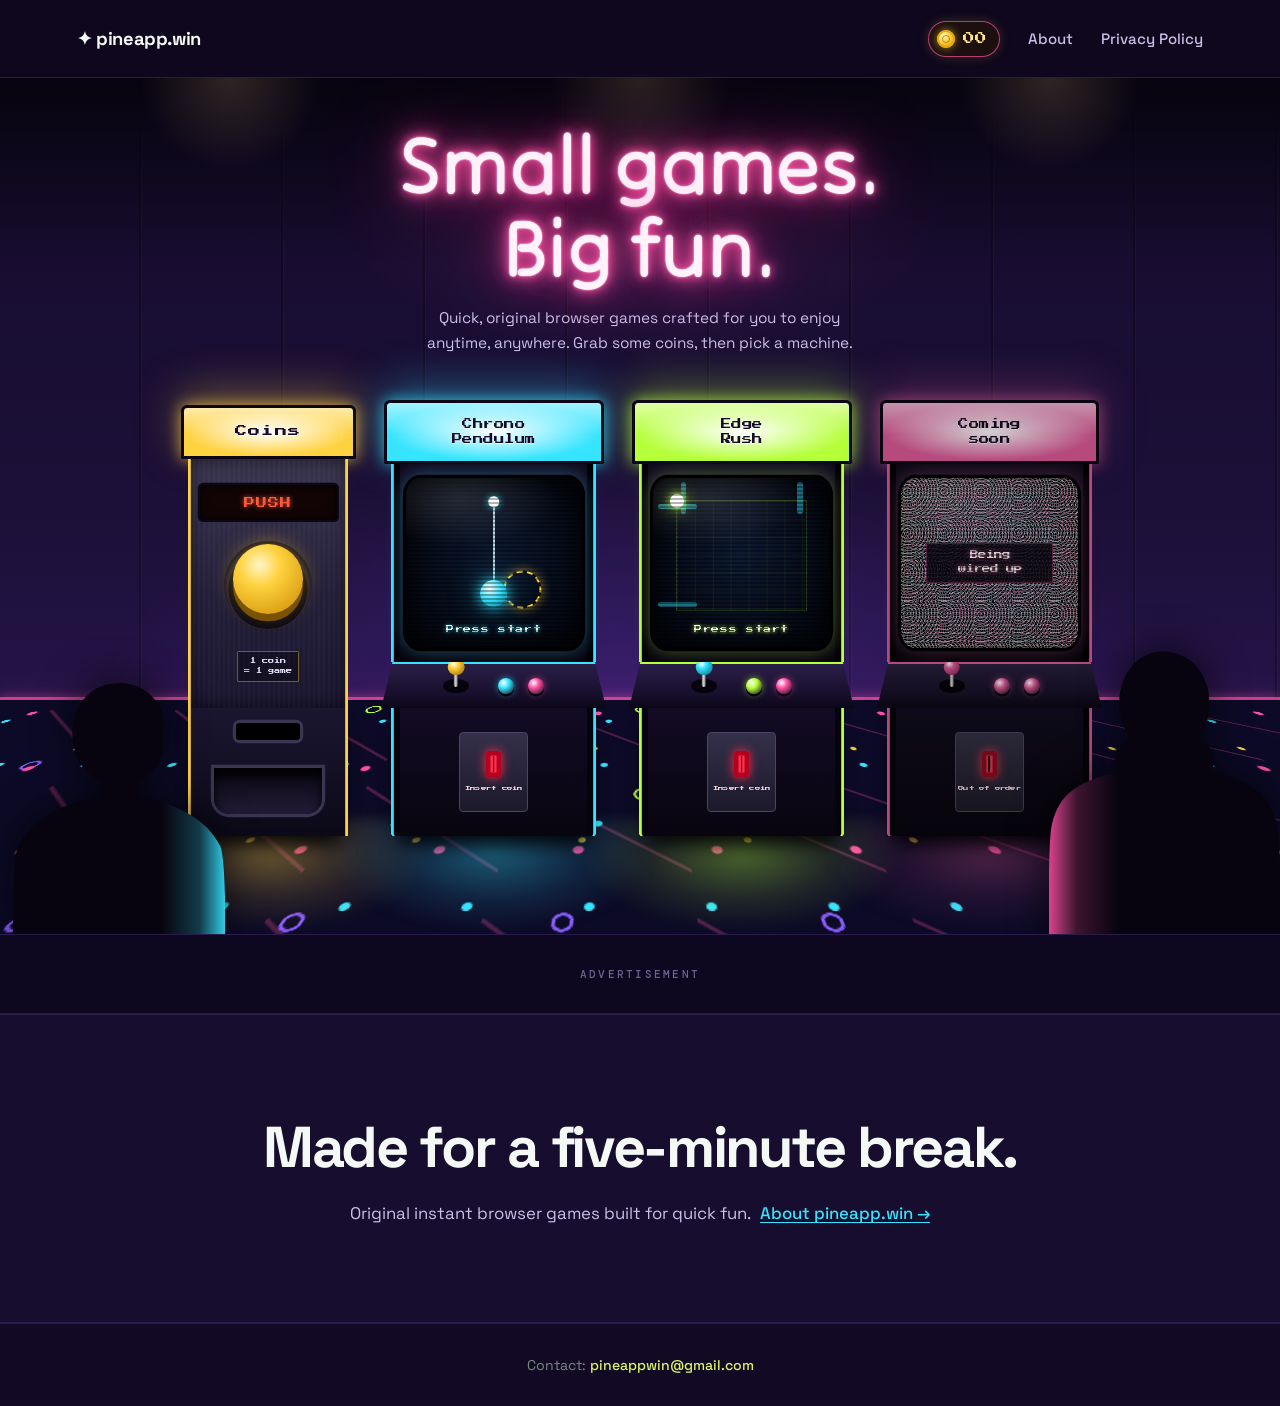
==== commit 665af9fe: "Add coin machine and one-coin-per-game arcade credits Co-Authored-By: Claude Opus 5.5 <noreply@anthr" ====
--- a/public/index.html
+++ b/public/index.html
@@ -16,12 +16,14 @@
   <meta name="theme-color" content="#120a24">
   <title>pineapp.win | Browser Games</title>
   <link rel="stylesheet" href="styles.css?v=8">
-  <link rel="stylesheet" href="arcade.css?v=2">
+  <link rel="stylesheet" href="arcade.css?v=3">
+  <link rel="stylesheet" href="coins.css?v=1">
 </head>
 <body class="arcade-page">
   <header>
     <a class="brand" href="#top">✦ pineapp.win</a>
     <nav>
+      <a class="coin-chip" id="coin-chip" href="#coin-machine" aria-label="Your coins"><span class="coin-icon" aria-hidden="true"></span><span data-coin-count>00</span></a>
       <a href="about.html">About</a>
       <a href="privacy.html">Privacy Policy</a>
     </nav>
@@ -39,12 +41,29 @@
           <span class="sign__line">Small games.</span>
           <span class="sign__line sign__line--b">Big fun.</span>
         </h1>
-        <p class="sign__copy">Quick, original browser games crafted for you to enjoy anytime, anywhere. Pick a machine.</p>
+        <p class="sign__copy">Quick, original browser games crafted for you to enjoy anytime, anywhere. Grab some coins, then pick a machine.</p>
       </div>
 
       <div class="aisle" id="aisle" aria-label="Arcade machines">
+        <!-- Coin machine: dispenses a random handful of coins. Later: watch an ad here to get coins. -->
+        <div class="changer" id="coin-machine" style="--glow:#ffd23f; --glow-rgb:255,210,63">
+          <span class="cab__marquee"><span class="cab__title">Coins</span></span>
+          <span class="changer__face">
+            <span class="changer__display" aria-hidden="true"><span id="changer-readout">PUSH</span></span>
+            <button type="button" class="changer__btn" id="dispense" aria-label="Get coins from the coin machine" title="Get coins">
+              <span class="changer__btn-cap" aria-hidden="true"></span>
+            </button>
+            <span class="changer__plate" aria-hidden="true">1 coin<br>= 1 game</span>
+          </span>
+          <span class="changer__chute" aria-hidden="true">
+            <span class="changer__mouth"></span>
+            <span class="changer__tray" id="tray"></span>
+          </span>
+          <span class="cab__pool" aria-hidden="true"></span>
+        </div>
+
         <!-- Cabinet 1: Chrono Pendulum -->
-        <a class="cab cab--pendulum" href="pendulum.html" style="--glow:#36e4ff; --glow-rgb:54,228,255" aria-label="Play Chrono Pendulum">
+        <a class="cab cab--pendulum" href="pendulum.html" data-game="pendulum" style="--glow:#36e4ff; --glow-rgb:54,228,255" aria-label="Play Chrono Pendulum">
           <span class="cab__marquee"><span class="cab__title">Chrono<br>Pendulum</span></span>
           <span class="cab__bezel">
             <span class="cab__screen">
@@ -66,7 +85,7 @@
         </a>
 
         <!-- Cabinet 2: Edge Rush -->
-        <a class="cab cab--edge" href="edge-rush.html" style="--glow:#b6ff3b; --glow-rgb:182,255,59" aria-label="Play Edge Rush">
+        <a class="cab cab--edge" href="edge-rush.html" data-game="edge-rush" style="--glow:#b6ff3b; --glow-rgb:182,255,59" aria-label="Play Edge Rush">
           <span class="cab__marquee"><span class="cab__title">Edge<br>Rush</span></span>
           <span class="cab__bezel">
             <span class="cab__screen">
@@ -107,6 +126,8 @@
           <span class="cab__pool" aria-hidden="true"></span>
         </div>
       </div>
+
+      <p class="hall-toast" id="hall-toast" role="status" aria-live="polite"></p>
 
       <!-- People standing on the floor, watching the machines -->
       <div class="crowd" aria-hidden="true">
@@ -151,6 +172,7 @@
     <span>Contact: <a href="mailto:pineappwin@gmail.com">pineappwin@gmail.com</a></span>
   </footer>
 
-  <script src="arcade.js?v=1"></script>
+  <script src="coins.js?v=1"></script>
+  <script src="arcade.js?v=2"></script>
 </body>
 </html>
--- a/public/arcade.css
+++ b/public/arcade.css
@@ -219,9 +219,10 @@
   outline: none;
 }
 
-.cab:nth-child(1) { --d: 1.0s; }
-.cab:nth-child(2) { --d: 1.3s; }
-.cab:nth-child(3) { --d: 1.6s; }
+.changer { --d: 0.85s; }
+.cab:nth-child(2) { --d: 1.05s; }
+.cab:nth-child(3) { --d: 1.3s; }
+.cab:nth-child(4) { --d: 1.55s; }
 
 /* Backlit marquee on top */
 .cab__marquee {
@@ -728,6 +729,238 @@
 }
 
 /* --------------------------------------------------------------------------
+   Coin machine (change machine by the entrance)
+   -------------------------------------------------------------------------- */
+.changer {
+  position: relative;
+  width: 12.5em;
+  display: flex;
+  flex-direction: column;
+  align-items: center;
+}
+
+.changer .cab__marquee { height: 4.2em; }
+.changer .cab__title { font-size: 0.95em; letter-spacing: 0.12em; }
+
+/* Brushed-metal front panel */
+.changer__face {
+  width: 100%;
+  height: 19.5em;
+  display: flex;
+  flex-direction: column;
+  align-items: center;
+  justify-content: space-around;
+  padding: 1.2em 0.9em;
+  background:
+    repeating-linear-gradient(90deg, rgba(255, 255, 255, 0.025) 0 2px, transparent 2px 5px),
+    linear-gradient(180deg, #3a3550 0%, #24203a 55%, #1a1630 100%);
+  box-shadow:
+    inset 0.22em 0 0 var(--glow),
+    inset -0.22em 0 0 var(--glow),
+    inset 0 0 1.4em rgba(0, 0, 0, 0.6);
+}
+
+/* LED readout */
+.changer__display {
+  width: 100%;
+  height: 3.2em;
+  display: grid;
+  place-items: center;
+  border-radius: 0.3em;
+  background: #120404;
+  box-shadow: inset 0 0 0.8em #000, 0 0 0 0.2em #0b0716;
+  font-family: 'Press Start 2P', monospace;
+  font-size: 0.85em;
+  letter-spacing: 0.12em;
+  color: #ff5a3c;
+  text-shadow: 0 0 0.5em rgba(255, 90, 60, 0.9);
+  animation: crtOn 0.5s ease-out var(--d) both;
+}
+
+.changer__display.win { color: #ffd23f; text-shadow: 0 0 0.6em rgba(255, 210, 63, 0.95); }
+.changer__display.jackpot { animation: jackpot 0.25s steps(1, end) 6; }
+
+@keyframes jackpot { 50% { color: #fff; background: #3a1d00; } }
+
+/* The big push button */
+.changer__btn {
+  position: relative;
+  width: 6.6em;
+  height: 6.6em;
+  border-radius: 50%;
+  border: 0;
+  padding: 0;
+  cursor: pointer;
+  background: radial-gradient(circle at 50% 55%, #0b0716 60%, #2b2540 61%, #0b0716 72%);
+  -webkit-tap-highlight-color: transparent;
+}
+
+.changer__btn-cap {
+  position: absolute;
+  inset: 0.7em;
+  border-radius: 50%;
+  background: radial-gradient(circle at 38% 30%, #fff6c8 0%, var(--neon-sun) 32%, #c98a00 100%);
+  box-shadow: 0 0.55em 0 #7a5200, 0 0.6em 1.4em rgba(0, 0, 0, 0.6), 0 0 1.6em rgba(255, 210, 63, 0.55);
+  transform: translateY(-0.45em);
+  transition: transform 0.08s ease, box-shadow 0.08s ease;
+}
+
+.changer__btn:hover .changer__btn-cap { filter: brightness(1.08); }
+.changer__btn:active .changer__btn-cap,
+.changer__btn.is-pressed .changer__btn-cap {
+  transform: translateY(0);
+  box-shadow: 0 0.1em 0 #7a5200, 0 0 2.2em rgba(255, 210, 63, 0.8);
+}
+
+.changer__btn:focus-visible { outline: 0.25em solid var(--neon-sun); outline-offset: 0.35em; }
+.changer__btn:disabled { cursor: progress; }
+
+.changer__plate {
+  font-family: 'Press Start 2P', monospace;
+  font-size: 0.48em;
+  line-height: 1.7;
+  text-align: center;
+  color: #e9e2ff;
+  padding: 0.7em 1em;
+  border-radius: 0.3em;
+  background: rgba(0, 0, 0, 0.35);
+  border: 1px solid rgba(255, 210, 63, 0.4);
+}
+
+/* Coin chute and tray */
+.changer__chute {
+  position: relative;
+  width: 100%;
+  height: 10em;
+  background: linear-gradient(180deg, #1b1630 0%, #0c0918 100%);
+  box-shadow:
+    inset 0.22em 0 0 var(--glow),
+    inset -0.22em 0 0 var(--glow),
+    0 1.2em 1.4em -0.6em rgba(0, 0, 0, 0.9);
+  display: flex;
+  flex-direction: column;
+  align-items: center;
+}
+
+.changer__mouth {
+  margin-top: 1.2em;
+  width: 5em;
+  height: 1.3em;
+  border-radius: 0.3em;
+  background: #000;
+  box-shadow: inset 0 0.4em 0.6em rgba(0, 0, 0, 0.9), 0 0 0 0.25em #3a3550;
+}
+
+.changer__tray {
+  position: relative;
+  margin-top: 2.2em;
+  width: 8.4em;
+  height: 3.6em;
+  border-radius: 0 0 1.2em 1.2em;
+  background: linear-gradient(180deg, #0a0712 0%, #221c38 100%);
+  box-shadow: inset 0 0.6em 0.8em rgba(0, 0, 0, 0.9), 0 0 0 0.25em #3a3550;
+  overflow: visible;
+}
+
+/* A dispensed coin: falls from the mouth into the tray, then flies off to the counter */
+.drop-coin {
+  position: absolute;
+  left: var(--x, 50%);
+  bottom: 0.5em;
+  width: 1.7em;
+  height: 1.7em;
+  margin-left: -0.85em;
+  border-radius: 50%;
+  background: radial-gradient(circle at 35% 30%, #fff6c8 0%, #ffd23f 38%, #c98a00 100%);
+  box-shadow: inset 0 0 0 0.18em #e8a800, 0 0 0.7em rgba(255, 210, 63, 0.7);
+  animation: coinFall 0.42s cubic-bezier(0.5, 0, 0.75, 1) both;
+  z-index: 3;
+}
+
+.drop-coin.collect { animation: coinCollect 0.55s ease-in forwards; }
+
+@keyframes coinFall {
+  0%   { transform: translateY(-5.4em) scaleX(0.35); opacity: 0; }
+  15%  { opacity: 1; }
+  80%  { transform: translateY(0) scaleX(1); }
+  90%  { transform: translateY(-0.35em) scaleX(1); }
+  100% { transform: translateY(0) scaleX(1); }
+}
+
+@keyframes coinCollect {
+  to { transform: translateY(-14em) scale(0.5); opacity: 0; }
+}
+
+/* Out of coins: the machine calls for attention */
+.changer.call .changer__btn-cap { animation: callPulse 0.5s ease-in-out 4; }
+.changer.call .cab__marquee { filter: brightness(1.25); }
+
+@keyframes callPulse {
+  50% { box-shadow: 0 0.55em 0 #7a5200, 0 0 3em rgba(255, 210, 63, 1), 0 0 0 0.5em rgba(255, 210, 63, 0.35); }
+}
+
+/* A cabinet with no coin: slot flashes, machine shakes */
+.cab.no-coin { animation: refuse 0.35s; }
+.cab.no-coin .coin-slot { animation: slotFlash 0.2s steps(1, end) 4; }
+
+@keyframes refuse {
+  25% { transform: translateX(-0.35em); }
+  50% { transform: translateX(0.3em); }
+  75% { transform: translateX(-0.2em); }
+}
+
+@keyframes slotFlash { 50% { background: #fff; box-shadow: 0 0 1.4em #ff2d4f; } }
+
+/* Coin going into a cabinet's slot */
+.slot-coin {
+  position: absolute;
+  left: 50%;
+  top: -2.4em;
+  width: 1.5em;
+  height: 1.5em;
+  margin-left: -0.75em;
+  border-radius: 50%;
+  background: radial-gradient(circle at 35% 30%, #fff6c8 0%, #ffd23f 38%, #c98a00 100%);
+  box-shadow: inset 0 0 0 0.16em #e8a800, 0 0 0.6em rgba(255, 210, 63, 0.7);
+  animation: intoSlot 0.36s ease-in forwards;
+  pointer-events: none;
+}
+
+.coin-door { position: relative; }
+
+@keyframes intoSlot {
+  0%   { transform: translateY(0) scaleX(1); opacity: 1; }
+  70%  { transform: translateY(2.6em) scaleX(0.25); opacity: 1; }
+  100% { transform: translateY(3em) scaleX(0.15); opacity: 0; }
+}
+
+/* Message line under the machines */
+.hall-toast {
+  position: absolute;
+  left: 50%;
+  bottom: 18px;
+  transform: translate(-50%, 12px);
+  margin: 0;
+  max-width: min(92vw, 520px);
+  padding: 10px 16px;
+  border-radius: 8px;
+  background: rgba(14, 8, 28, 0.92);
+  border: 1px solid rgba(255, 210, 63, 0.5);
+  color: #ffe58a;
+  font: 400 0.62rem/1.6 'Press Start 2P', monospace;
+  text-align: center;
+  opacity: 0;
+  pointer-events: none;
+  transition: opacity 0.2s ease, transform 0.2s ease;
+  z-index: 5;
+}
+
+.hall-toast.show { opacity: 1; transform: translate(-50%, 0); }
+
+.arcade-page nav .coin-chip { color: #ffe58a; }
+.arcade-page nav .coin-chip:hover { color: #fff3c4; }
+
+/* --------------------------------------------------------------------------
    People on the floor, watching
    -------------------------------------------------------------------------- */
 .crowd {
@@ -803,7 +1036,8 @@
 
   .aisle::-webkit-scrollbar { display: none; }
 
-  .cab {
+  .cab,
+  .changer {
     flex: 0 0 auto;
     scroll-snap-align: center;
   }
@@ -849,4 +1083,6 @@
   .edge__tile--l { top: 46%; }
   .edge__tile--r { top: 60%; }
   .cab { transition: none; }
-}
+  .drop-coin, .slot-coin, .changer__display { animation-duration: 0.01s !important; }
+  .cab.no-coin, .changer.call .changer__btn-cap { animation: none; }
+}
--- a/public/coins.css
+++ b/public/coins.css
@@ -0,0 +1,49 @@
+/* Coin counter shown on every page (front page header and both games). */
+.coin-chip {
+  display: inline-flex;
+  align-items: center;
+  gap: 8px;
+  height: 36px;
+  padding: 0 12px 0 8px;
+  border-radius: 999px;
+  border: 1px solid rgba(255, 210, 63, 0.55);
+  background: rgba(40, 24, 6, 0.55);
+  color: #ffe58a;
+  font: 400 0.72rem/1 'Press Start 2P', monospace;
+  font-variant-numeric: tabular-nums;
+  text-decoration: none;
+  white-space: nowrap;
+  box-shadow: 0 0 12px rgba(255, 210, 63, 0.18);
+}
+
+.coin-chip:hover { border-color: #ffd23f; }
+.coin-chip:focus-visible { outline: 2px solid #ffd23f; outline-offset: 3px; }
+
+.coin-icon {
+  position: relative;
+  flex: none;
+  width: 18px;
+  height: 18px;
+  border-radius: 50%;
+  background: radial-gradient(circle at 35% 30%, #fff6c8 0%, #ffd23f 38%, #c98a00 100%);
+  box-shadow: inset 0 0 0 2px #e8a800, 0 0 8px rgba(255, 210, 63, 0.6);
+}
+
+.coin-icon::after {
+  content: '';
+  position: absolute;
+  inset: 5px;
+  border-radius: 50%;
+  border: 1.5px solid rgba(140, 90, 0, 0.6);
+}
+
+.coin-chip.bump { animation: coinBump 0.45s ease-out; }
+.coin-chip.empty { border-color: rgba(255, 79, 163, 0.7); color: #ff9cc9; }
+
+@keyframes coinBump {
+  30% { transform: scale(1.18); box-shadow: 0 0 24px rgba(255, 210, 63, 0.7); }
+}
+
+@media (prefers-reduced-motion: reduce) {
+  .coin-chip.bump { animation: none; }
+}
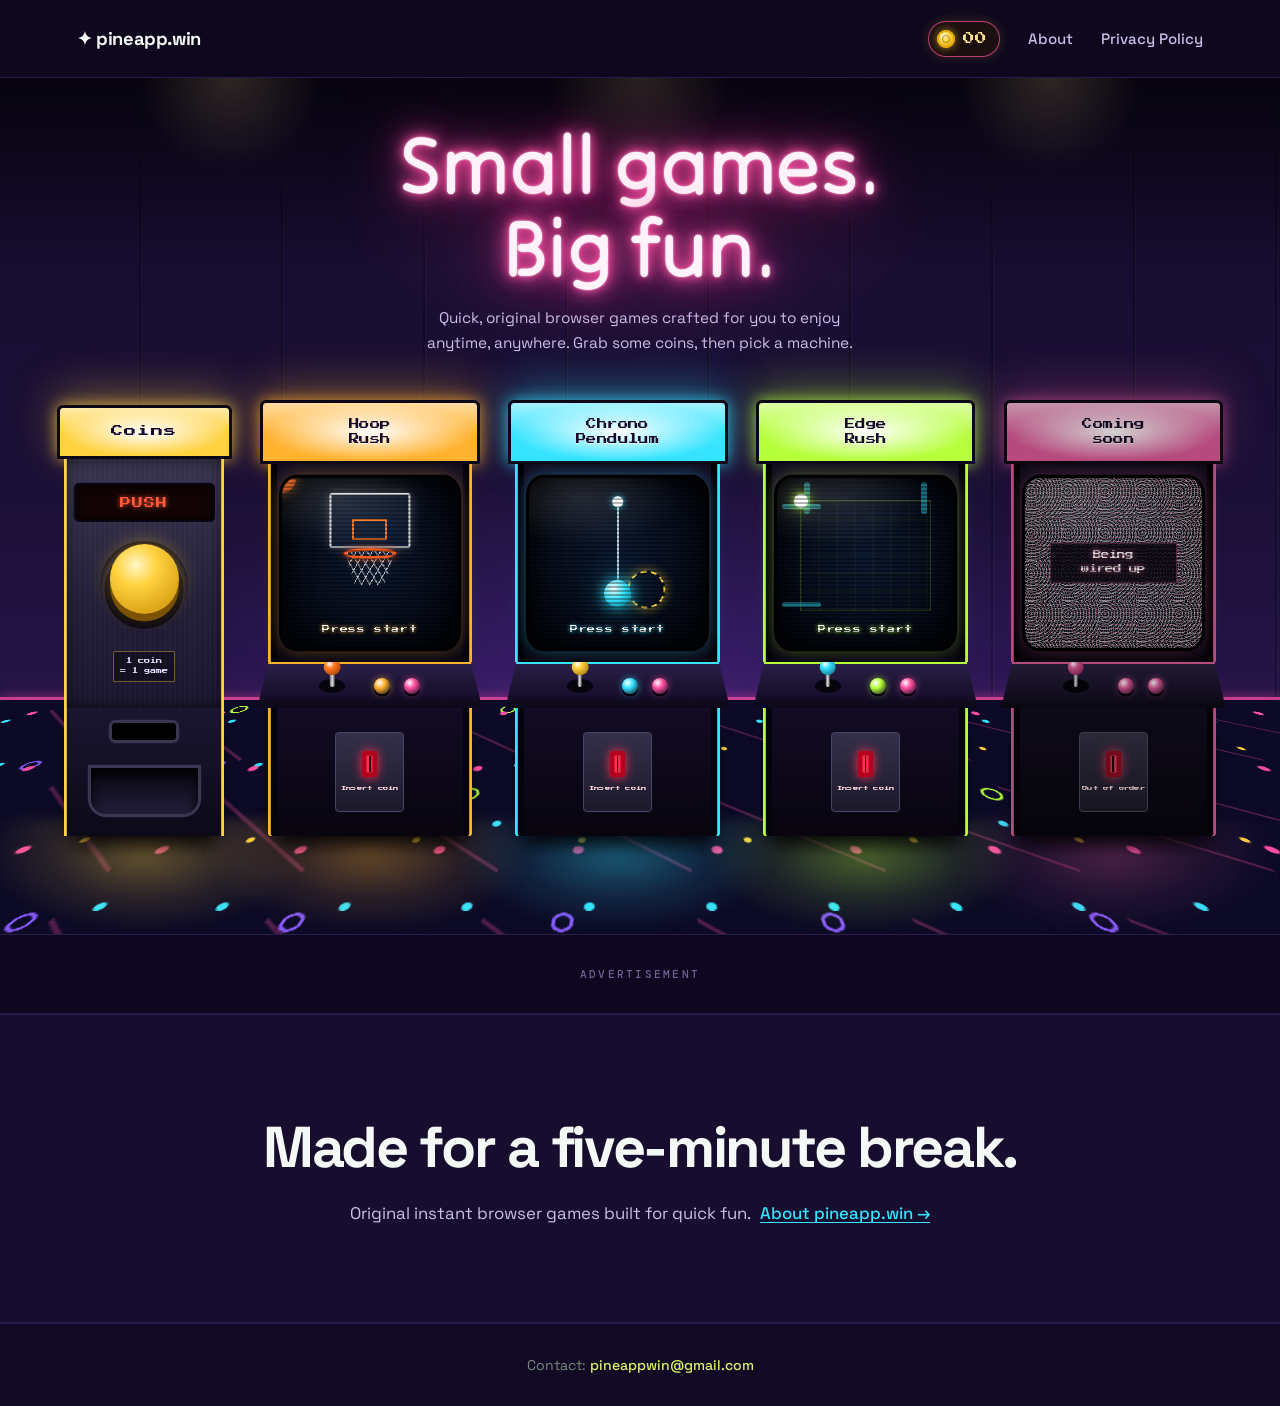
==== commit 7853de81: "Add Hoop Rush as the first game in the arcade hall Co-Authored-By: Claude Opus 5.5 <noreply@anthropi" ====
--- a/public/index.html
+++ b/public/index.html
@@ -16,7 +16,7 @@
   <meta name="theme-color" content="#120a24">
   <title>pineapp.win | Browser Games</title>
   <link rel="stylesheet" href="styles.css?v=8">
-  <link rel="stylesheet" href="arcade.css?v=3">
+  <link rel="stylesheet" href="arcade.css?v=5">
   <link rel="stylesheet" href="coins.css?v=1">
 </head>
 <body class="arcade-page">
@@ -62,7 +62,30 @@
           <span class="cab__pool" aria-hidden="true"></span>
         </div>
 
-        <!-- Cabinet 1: Chrono Pendulum -->
+        <!-- Cabinet 1: Hoop Rush -->
+        <a class="cab cab--hoop" href="hoop-rush.html" data-game="hoop-rush" style="--glow:#ffb22e; --glow-rgb:255,178,46" aria-label="Play Hoop Rush">
+          <span class="cab__marquee"><span class="cab__title">Hoop<br>Rush</span></span>
+          <span class="cab__bezel">
+            <span class="cab__screen">
+              <span class="attract attract--hoop" aria-hidden="true">
+                <span class="hoop__board"></span>
+                <span class="hoop__net"></span>
+                <span class="hoop__rim"></span>
+                <span class="hoop__ball"></span>
+              </span>
+              <span class="cab__start" aria-hidden="true">Press start</span>
+            </span>
+          </span>
+          <span class="cab__panel" aria-hidden="true">
+            <span class="stick"></span><span class="pbtn"></span><span class="pbtn pbtn--b"></span>
+          </span>
+          <span class="cab__body" aria-hidden="true">
+            <span class="coin-door"><span class="coin-slot"></span><span class="coin-label">Insert coin</span></span>
+          </span>
+          <span class="cab__pool" aria-hidden="true"></span>
+        </a>
+
+        <!-- Cabinet 2: Chrono Pendulum -->
         <a class="cab cab--pendulum" href="pendulum.html" data-game="pendulum" style="--glow:#36e4ff; --glow-rgb:54,228,255" aria-label="Play Chrono Pendulum">
           <span class="cab__marquee"><span class="cab__title">Chrono<br>Pendulum</span></span>
           <span class="cab__bezel">
@@ -84,7 +107,7 @@
           <span class="cab__pool" aria-hidden="true"></span>
         </a>
 
-        <!-- Cabinet 2: Edge Rush -->
+        <!-- Cabinet 3: Edge Rush -->
         <a class="cab cab--edge" href="edge-rush.html" data-game="edge-rush" style="--glow:#b6ff3b; --glow-rgb:182,255,59" aria-label="Play Edge Rush">
           <span class="cab__marquee"><span class="cab__title">Edge<br>Rush</span></span>
           <span class="cab__bezel">
@@ -108,7 +131,7 @@
           <span class="cab__pool" aria-hidden="true"></span>
         </a>
 
-        <!-- Cabinet 3: next machine, still being wired up -->
+        <!-- Cabinet 4: next machine, still being wired up -->
         <div class="cab cab--soon" style="--glow:#ff4fa3; --glow-rgb:255,79,163" aria-label="New game coming soon">
           <span class="cab__marquee"><span class="cab__title">Coming<br>soon</span></span>
           <span class="cab__bezel">
@@ -172,7 +195,7 @@
     <span>Contact: <a href="mailto:pineappwin@gmail.com">pineappwin@gmail.com</a></span>
   </footer>
 
-  <script src="coins.js?v=1"></script>
-  <script src="arcade.js?v=2"></script>
+  <script src="coins.js?v=2"></script>
+  <script src="arcade.js?v=3"></script>
 </body>
 </html>
--- a/public/arcade.css
+++ b/public/arcade.css
@@ -192,7 +192,7 @@
    -------------------------------------------------------------------------- */
 .aisle {
   /* 1em = one cabinet unit; a cabinet is 16em wide. Scales with viewport height. */
-  font-size: clamp(10px, 1.42vh, 14.5px);
+  font-size: clamp(9px, min(1.42vh, 1.02vw), 14.5px);
   margin-top: auto;
   margin-bottom: calc(var(--floor-h) * 0.42);
   padding-top: 3.5em;
@@ -223,6 +223,7 @@
 .cab:nth-child(2) { --d: 1.05s; }
 .cab:nth-child(3) { --d: 1.3s; }
 .cab:nth-child(4) { --d: 1.55s; }
+.cab:nth-child(5) { --d: 1.8s; }
 
 /* Backlit marquee on top */
 .cab__marquee {
@@ -632,6 +633,96 @@
   85%, 100% { background: var(--neon-lime); box-shadow: 0 0 0.9em var(--neon-lime); }
   97%, 100% { top: 46%; }
 }
+
+
+/* Hoop Rush: a ball arcs up and drops through the net */
+.attract--hoop { --ball: 2.3em; }
+
+.hoop__board {
+  position: absolute;
+  left: 50%;
+  top: 9%;
+  width: 46%;
+  height: 32%;
+  transform: translateX(-50%);
+  border: 0.22em solid rgba(255, 255, 255, 0.85);
+  border-radius: 0.2em;
+  background: rgba(120, 160, 255, 0.08);
+  box-shadow: 0 0 0.8em rgba(255, 255, 255, 0.25);
+}
+
+.hoop__board::after {
+  content: '';
+  position: absolute;
+  left: 50%;
+  bottom: 12%;
+  width: 40%;
+  height: 34%;
+  transform: translateX(-50%);
+  border: 0.18em solid #ff7a1f;
+}
+
+.hoop__rim {
+  position: absolute;
+  left: 50%;
+  top: 41%;
+  width: 30%;
+  height: 0.9em;
+  transform: translateX(-50%);
+  border: 0.24em solid #ff5b1c;
+  border-radius: 50%;
+  box-shadow: 0 0 0.7em rgba(255, 91, 28, 0.7);
+  z-index: 3;
+}
+
+.hoop__net {
+  position: absolute;
+  left: 50%;
+  top: 43%;
+  width: 28%;
+  height: 20%;
+  transform: translateX(-50%);
+  clip-path: polygon(0 0, 100% 0, 80% 100%, 20% 100%);
+  background:
+    repeating-linear-gradient(60deg, rgba(240, 240, 248, 0.75) 0 1px, transparent 1px 0.55em),
+    repeating-linear-gradient(-60deg, rgba(240, 240, 248, 0.75) 0 1px, transparent 1px 0.55em);
+  transform-origin: 50% 0;
+  animation: netSwish 2.4s ease-out infinite;
+  z-index: 2;
+}
+
+.hoop__ball {
+  position: absolute;
+  width: var(--ball);
+  height: var(--ball);
+  margin: calc(var(--ball) / -2) 0 0 calc(var(--ball) / -2);
+  border-radius: 50%;
+  background:
+    linear-gradient(90deg, transparent 47%, rgba(30, 14, 6, 0.85) 47% 53%, transparent 53%),
+    linear-gradient(0deg, transparent 47%, rgba(30, 14, 6, 0.85) 47% 53%, transparent 53%),
+    radial-gradient(circle at 35% 30%, #ffb07a 0%, #e8661f 45%, #8e3508 100%);
+  box-shadow: 0 0 0.9em rgba(255, 140, 40, 0.55);
+  animation: shot 2.4s linear infinite;
+  z-index: 1;
+}
+
+/* Up from the bottom left, over the rim, down through the net */
+@keyframes shot {
+  0%   { left: 14%; top: 92%; opacity: 0; transform: rotate(0deg); animation-timing-function: ease-out; }
+  6%   { opacity: 1; }
+  38%  { left: 40%; top: 14%; transform: rotate(200deg); animation-timing-function: ease-in; }
+  56%  { left: 50%; top: 36%; transform: rotate(300deg); animation-timing-function: linear; }
+  70%  { left: 50%; top: 62%; opacity: 1; transform: rotate(340deg); }
+  78%, 100% { left: 50%; top: 74%; opacity: 0; transform: rotate(360deg); }
+}
+
+@keyframes netSwish {
+  0%, 54%, 100% { transform: translateX(-50%) scaleY(1); }
+  62% { transform: translateX(-50%) scaleY(1.22) scaleX(0.9); }
+  72% { transform: translateX(-50%) scaleY(0.96); }
+}
+
+.cab--hoop .stick::after { background: radial-gradient(circle at 35% 30%, #fff 0%, #ff7a1f 30%, #8a2d00 100%); }
 
 /* Coming soon: a screen of static */
 .attract--static {
@@ -891,6 +982,11 @@
   to { transform: translateY(-14em) scale(0.5); opacity: 0; }
 }
 
+/* Wallet not empty: the button is dimmed and the machine refuses */
+.changer.locked .changer__btn-cap { filter: saturate(0.35) brightness(0.7); box-shadow: 0 0.55em 0 #4a3a10, 0 0.6em 1.4em rgba(0, 0, 0, 0.6); }
+.changer.locked .changer__display { color: #8a5a50; text-shadow: none; }
+.changer.refuse { animation: refuse 0.35s; }
+
 /* Out of coins: the machine calls for attention */
 .changer.call .changer__btn-cap { animation: callPulse 0.5s ease-in-out 4; }
 .changer.call .cab__marquee { filter: brightness(1.25); }
@@ -979,8 +1075,9 @@
   filter: drop-shadow(0 -0.2em 1.2em rgba(0, 0, 0, 0.6));
 }
 
-.onlooker--l { left: max(1vw, calc(50% - 46em - 230px)); height: 92%; }
-.onlooker--r { right: max(0vw, calc(50% - 46em - 250px)); }
+/* Standing at the edges of the room, just in front of the row (never over the coin tray) */
+.onlooker--l { left: -60px; height: 80%; }
+.onlooker--r { right: -60px; height: 88%; }
 
 /* --------------------------------------------------------------------------
    Rest of the page, tinted to match the room
@@ -1009,7 +1106,7 @@
 /* --------------------------------------------------------------------------
    Smaller screens: walk down the aisle by swiping
    -------------------------------------------------------------------------- */
-@media (max-width: 1100px) {
+@media (max-width: 1360px) {
   .crowd { display: none; }
 }
 
@@ -1070,6 +1167,8 @@
   .cab__pool,
   .pend__arm,
   .pend__ring,
+  .hoop__ball,
+  .hoop__net,
   .edge__ball,
   .edge__tile {
     animation: none !important;
@@ -1078,11 +1177,12 @@
   .cab__screen::before { display: none; }
   .pend__arm { transform: rotate(18deg); }
   .edge__ball { left: 47%; top: 11%; }
+  .hoop__ball { left: 50%; top: 30%; }
   .edge__tile--t { left: 47%; background: var(--neon-lime); }
   .edge__tile--b { left: 56%; }
   .edge__tile--l { top: 46%; }
   .edge__tile--r { top: 60%; }
   .cab { transition: none; }
   .drop-coin, .slot-coin, .changer__display { animation-duration: 0.01s !important; }
-  .cab.no-coin, .changer.call .changer__btn-cap { animation: none; }
-}
+  .cab.no-coin, .changer.call .changer__btn-cap, .changer.refuse { animation: none; }
+}
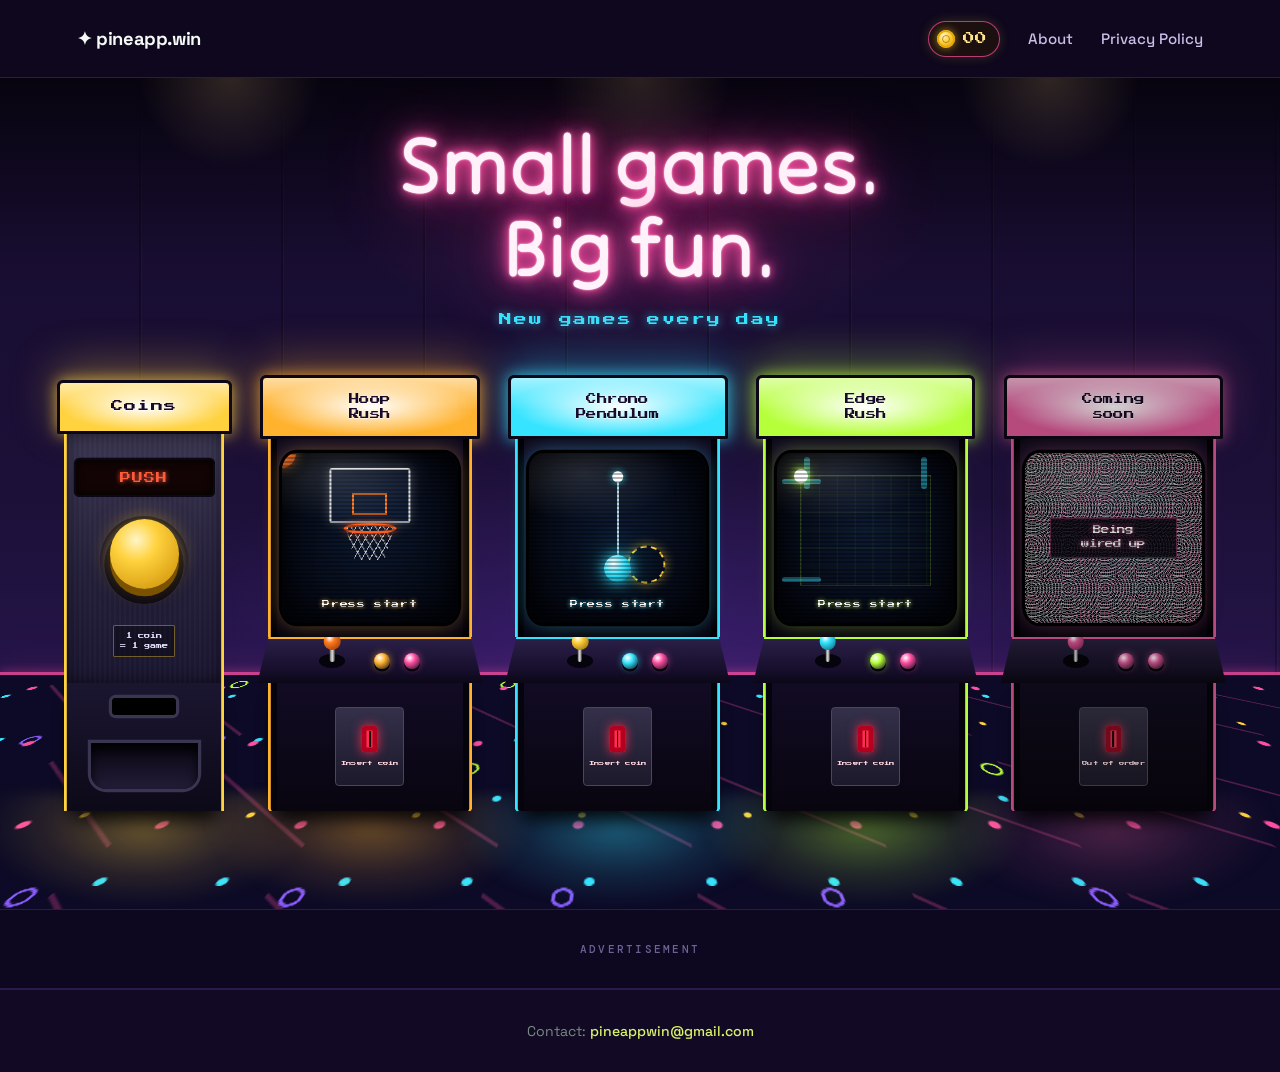
==== commit adcd1dbc: "Minimal front page: sign plus 'New games every day' Co-Authored-By: Claude Opus 5.5 <noreply@anthrop" ====
--- a/public/index.html
+++ b/public/index.html
@@ -16,7 +16,7 @@
   <meta name="theme-color" content="#120a24">
   <title>pineapp.win | Browser Games</title>
   <link rel="stylesheet" href="styles.css?v=8">
-  <link rel="stylesheet" href="arcade.css?v=5">
+  <link rel="stylesheet" href="arcade.css?v=6">
   <link rel="stylesheet" href="coins.css?v=1">
 </head>
 <body class="arcade-page">
@@ -41,7 +41,7 @@
           <span class="sign__line">Small games.</span>
           <span class="sign__line sign__line--b">Big fun.</span>
         </h1>
-        <p class="sign__copy">Quick, original browser games crafted for you to enjoy anytime, anywhere. Grab some coins, then pick a machine.</p>
+        <p class="sign__copy">New games every day</p>
       </div>
 
       <div class="aisle" id="aisle" aria-label="Arcade machines">
@@ -185,10 +185,6 @@
       ADVERTISEMENT
     </section>
 
-    <section id="about" class="about">
-      <h2>Made for a five-minute break.</h2>
-      <p class="about-subtext">Original instant browser games built for quick fun. <a href="about.html">About pineapp.win →</a></p>
-    </section>
   </main>
 
   <footer>
--- a/public/arcade.css
+++ b/public/arcade.css
@@ -166,11 +166,13 @@
 }
 
 .sign__copy {
-  margin: clamp(10px, 2vh, 18px) auto 0;
-  max-width: 44ch;
-  color: var(--copy);
-  font-size: clamp(0.95rem, 1.2vw, 1.08rem);
+  margin: clamp(12px, 2.4vh, 22px) auto 0;
+  font-family: 'Press Start 2P', monospace;
+  font-size: clamp(0.62rem, 1.1vw, 0.8rem);
+  letter-spacing: 0.14em;
   line-height: 1.6;
+  color: var(--neon-cyan);
+  text-shadow: 0 0 10px rgba(54, 228, 255, 0.6);
 }
 
 @keyframes signOn {
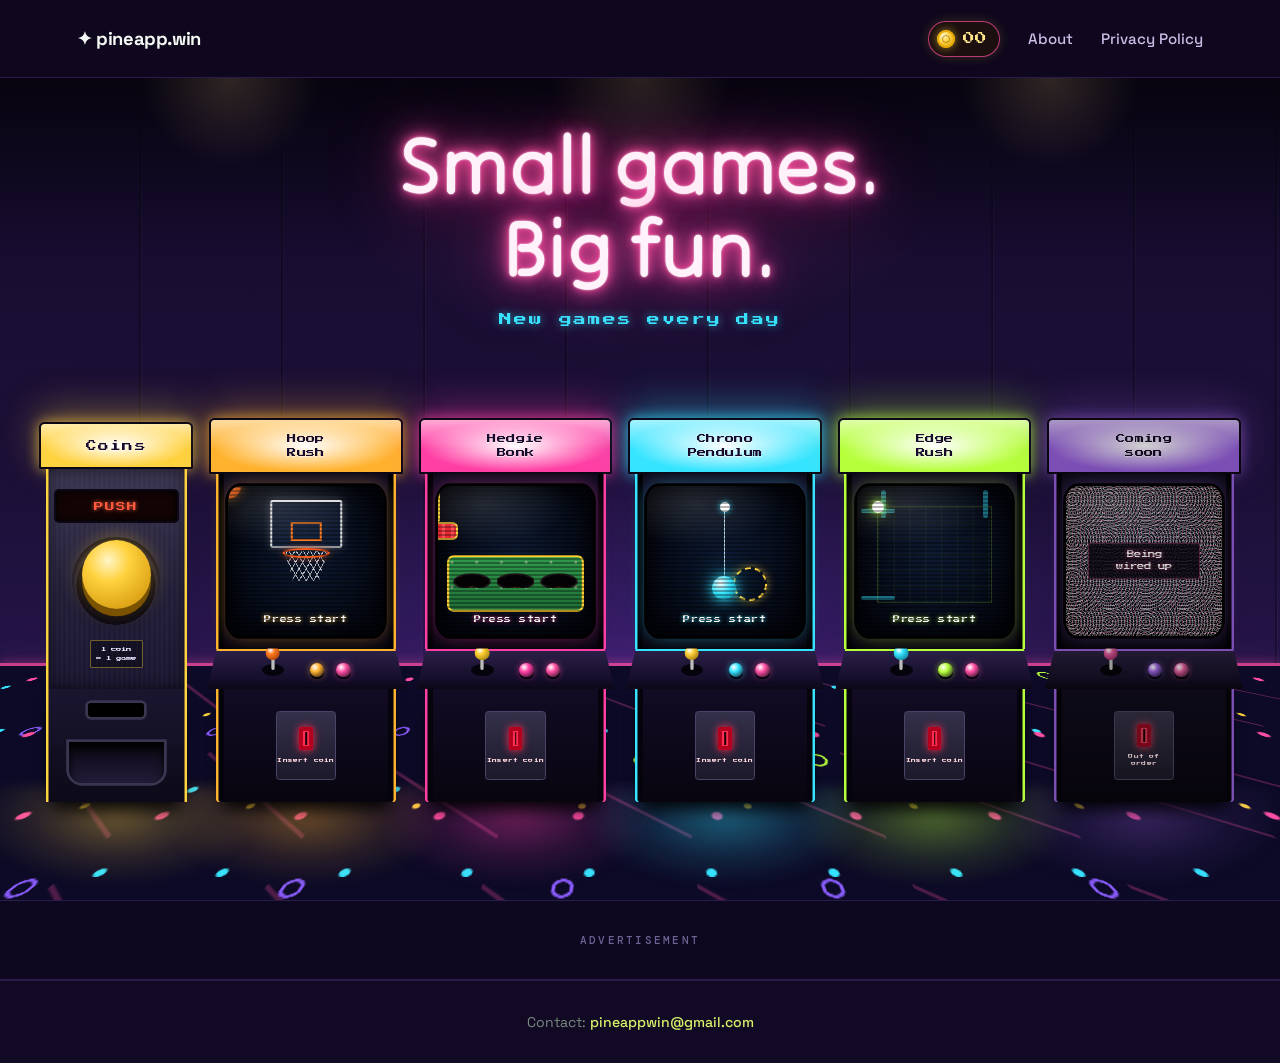
==== commit ca89ae73: "Add Hedgie Bonk to the arcade Co-Authored-By: Claude Opus 5.5 <noreply@anthropic.com> Claude-Session" ====
--- a/public/index.html
+++ b/public/index.html
@@ -16,7 +16,7 @@
   <meta name="theme-color" content="#120a24">
   <title>pineapp.win | Browser Games</title>
   <link rel="stylesheet" href="styles.css?v=8">
-  <link rel="stylesheet" href="arcade.css?v=6">
+  <link rel="stylesheet" href="arcade.css?v=7">
   <link rel="stylesheet" href="coins.css?v=1">
 </head>
 <body class="arcade-page">
@@ -85,7 +85,31 @@
           <span class="cab__pool" aria-hidden="true"></span>
         </a>
 
-        <!-- Cabinet 2: Chrono Pendulum -->
+        <!-- Cabinet 2: Hedgie Bonk -->
+        <a class="cab cab--hedgie" href="hedgie-bonk.html" data-game="hedgie-bonk" style="--glow:#ff3fa4; --glow-rgb:255,63,164" aria-label="Play Hedgie Bonk">
+          <span class="cab__marquee"><span class="cab__title">Hedgie<br>Bonk</span></span>
+          <span class="cab__bezel">
+            <span class="cab__screen">
+              <span class="attract attract--hedgie" aria-hidden="true">
+                <span class="hb__field"></span>
+                <span class="hb__hole hb__hole--a"><span class="hb__hog"></span></span>
+                <span class="hb__hole hb__hole--b"><span class="hb__hog"></span></span>
+                <span class="hb__hole hb__hole--c"><span class="hb__hog"></span></span>
+                <span class="hb__hammer"></span>
+              </span>
+              <span class="cab__start" aria-hidden="true">Press start</span>
+            </span>
+          </span>
+          <span class="cab__panel" aria-hidden="true">
+            <span class="stick"></span><span class="pbtn"></span><span class="pbtn pbtn--b"></span>
+          </span>
+          <span class="cab__body" aria-hidden="true">
+            <span class="coin-door"><span class="coin-slot"></span><span class="coin-label">Insert coin</span></span>
+          </span>
+          <span class="cab__pool" aria-hidden="true"></span>
+        </a>
+
+        <!-- Cabinet 3: Chrono Pendulum -->
         <a class="cab cab--pendulum" href="pendulum.html" data-game="pendulum" style="--glow:#36e4ff; --glow-rgb:54,228,255" aria-label="Play Chrono Pendulum">
           <span class="cab__marquee"><span class="cab__title">Chrono<br>Pendulum</span></span>
           <span class="cab__bezel">
@@ -107,7 +131,7 @@
           <span class="cab__pool" aria-hidden="true"></span>
         </a>
 
-        <!-- Cabinet 3: Edge Rush -->
+        <!-- Cabinet 4: Edge Rush -->
         <a class="cab cab--edge" href="edge-rush.html" data-game="edge-rush" style="--glow:#b6ff3b; --glow-rgb:182,255,59" aria-label="Play Edge Rush">
           <span class="cab__marquee"><span class="cab__title">Edge<br>Rush</span></span>
           <span class="cab__bezel">
@@ -131,8 +155,8 @@
           <span class="cab__pool" aria-hidden="true"></span>
         </a>
 
-        <!-- Cabinet 4: next machine, still being wired up -->
-        <div class="cab cab--soon" style="--glow:#ff4fa3; --glow-rgb:255,79,163" aria-label="New game coming soon">
+        <!-- Cabinet 5: next machine, still being wired up -->
+        <div class="cab cab--soon" style="--glow:#a259ff; --glow-rgb:162,89,255" aria-label="New game coming soon">
           <span class="cab__marquee"><span class="cab__title">Coming<br>soon</span></span>
           <span class="cab__bezel">
             <span class="cab__screen">
@@ -191,7 +215,7 @@
     <span>Contact: <a href="mailto:pineappwin@gmail.com">pineappwin@gmail.com</a></span>
   </footer>
 
-  <script src="coins.js?v=2"></script>
-  <script src="arcade.js?v=3"></script>
+  <script src="coins.js?v=3"></script>
+  <script src="arcade.js?v=4"></script>
 </body>
 </html>
--- a/public/arcade.css
+++ b/public/arcade.css
@@ -194,14 +194,14 @@
    -------------------------------------------------------------------------- */
 .aisle {
   /* 1em = one cabinet unit; a cabinet is 16em wide. Scales with viewport height. */
-  font-size: clamp(9px, min(1.42vh, 1.02vw), 14.5px);
+  font-size: clamp(9px, min(1.42vh, 0.88vw), 14.5px);
   margin-top: auto;
   margin-bottom: calc(var(--floor-h) * 0.42);
   padding-top: 3.5em;
   display: flex;
   justify-content: center;
   align-items: flex-end;
-  gap: 3.4em;
+  gap: 2.6em;
   position: relative;
   z-index: 1;
 }
@@ -226,6 +226,7 @@
 .cab:nth-child(3) { --d: 1.3s; }
 .cab:nth-child(4) { --d: 1.55s; }
 .cab:nth-child(5) { --d: 1.8s; }
+.cab:nth-child(6) { --d: 2.05s; }
 
 /* Backlit marquee on top */
 .cab__marquee {
@@ -725,6 +726,130 @@
 }
 
 .cab--hoop .stick::after { background: radial-gradient(circle at 35% 30%, #fff 0%, #ff7a1f 30%, #8a2d00 100%); }
+
+
+/* Hedgie Bonk: hedgehogs pop out of holes, the hammer finds them */
+.hb__field {
+  position: absolute;
+  left: 6%;
+  right: 6%;
+  top: 46%;
+  bottom: 16%;
+  border-radius: 0.6em;
+  background:
+    radial-gradient(circle at 20% 30%, rgba(255, 246, 214, 0.5) 0 0.12em, transparent 0.16em) 0 0 / 2.2em 2.2em,
+    linear-gradient(180deg, #2f9a4c, #1f6e36);
+  box-shadow: inset 0 0 0 0.2em #ffcf33;
+}
+
+.hb__hole {
+  position: absolute;
+  top: 34%;
+  width: 24%;
+  height: 34%;
+  overflow: hidden;
+  z-index: 2;
+}
+
+/* the dark hole the hog rises out of */
+.hb__hole::after {
+  content: '';
+  position: absolute;
+  left: 4%;
+  right: 4%;
+  bottom: 0;
+  height: 26%;
+  border-radius: 50%;
+  background: #050205;
+  box-shadow: 0 0 0 0.16em #241a1e;
+  z-index: -1;
+}
+
+.hb__hole--a { left: 10%; }
+.hb__hole--b { left: 38%; }
+.hb__hole--c { left: 66%; }
+
+.hb__hog {
+  position: absolute;
+  left: 14%;
+  right: 14%;
+  bottom: 10%;
+  height: 72%;
+  border-radius: 50% 50% 42% 42%;
+  background:
+    radial-gradient(circle at 36% 58%, #0e0806 0 5%, transparent 6%),
+    radial-gradient(circle at 64% 58%, #0e0806 0 5%, transparent 6%),
+    radial-gradient(circle at 50% 72%, #0e0806 0 6%, transparent 7%),
+    radial-gradient(ellipse 46% 40% at 50% 66%, #f1d0a3 0 98%, transparent 100%),
+    repeating-conic-gradient(from 0deg at 50% 70%, #3a2416 0 7deg, #6b4429 7deg 14deg);
+  transform: translateY(110%);
+  animation: 3s ease-out infinite;
+}
+
+.hb__hole--a .hb__hog { animation-name: hogA; }
+.hb__hole--b .hb__hog { animation-name: hogB; }
+.hb__hole--c .hb__hog { animation-name: hogC; }
+
+@keyframes hogA {
+  0%   { transform: translateY(110%); }
+  6%, 16% { transform: translateY(0); }
+  18%  { transform: translateY(0) scaleY(0.55); }
+  26%, 100% { transform: translateY(110%); }
+}
+@keyframes hogB {
+  0%, 66% { transform: translateY(110%); }
+  72%, 82% { transform: translateY(0); }
+  84%  { transform: translateY(0) scaleY(0.55); }
+  92%, 100% { transform: translateY(110%); }
+}
+@keyframes hogC {
+  0%, 33% { transform: translateY(110%); }
+  39%, 49% { transform: translateY(0); }
+  51%  { transform: translateY(0) scaleY(0.55); }
+  59%, 100% { transform: translateY(110%); }
+}
+
+/* Plastic hammer: hovers, then bonks the hog that's up */
+.hb__hammer {
+  position: absolute;
+  top: 24%;
+  width: 3.6em;
+  height: 1.6em;
+  margin-left: -1.8em;
+  border-radius: 0.5em;
+  background: repeating-linear-gradient(90deg, #ea2430 0 0.5em, #ff4b52 0.5em 0.8em);
+  box-shadow: inset 0 0 0 0.18em #ffd23a;
+  transform-origin: 50% -275%;
+  animation: hammerBonk 3s ease-in-out infinite;
+  z-index: 3;
+}
+
+.hb__hammer::after {
+  content: '';
+  position: absolute;
+  left: 50%;
+  bottom: 100%;
+  width: 0.45em;
+  height: 4.4em;
+  margin-left: -0.22em;
+  border-radius: 0.2em;
+  background: linear-gradient(0deg, #ffd23a, #e0b020 70%, #2a7bff 70%);
+}
+
+@keyframes hammerBonk {
+  0%       { left: 50%; transform: rotate(24deg); }
+  10%      { left: 22%; transform: rotate(24deg); }
+  16%      { left: 22%; transform: rotate(-6deg) translateY(1.4em); }
+  22%      { left: 22%; transform: rotate(24deg); }
+  43%      { left: 78%; transform: rotate(24deg); }
+  49%      { left: 78%; transform: rotate(-6deg) translateY(1.4em); }
+  55%      { left: 78%; transform: rotate(24deg); }
+  76%      { left: 50%; transform: rotate(24deg); }
+  82%      { left: 50%; transform: rotate(-6deg) translateY(1.4em); }
+  88%, 100% { left: 50%; transform: rotate(24deg); }
+}
+
+.cab--hedgie .stick::after { background: radial-gradient(circle at 35% 30%, #fff 0%, #ffcf33 30%, #8a6a00 100%); }
 
 /* Coming soon: a screen of static */
 .attract--static {
@@ -1108,7 +1233,7 @@
 /* --------------------------------------------------------------------------
    Smaller screens: walk down the aisle by swiping
    -------------------------------------------------------------------------- */
-@media (max-width: 1360px) {
+@media (max-width: 1700px) {
   .crowd { display: none; }
 }
 
@@ -1171,6 +1296,8 @@
   .pend__ring,
   .hoop__ball,
   .hoop__net,
+  .hb__hog,
+  .hb__hammer,
   .edge__ball,
   .edge__tile {
     animation: none !important;
@@ -1180,6 +1307,8 @@
   .pend__arm { transform: rotate(18deg); }
   .edge__ball { left: 47%; top: 11%; }
   .hoop__ball { left: 50%; top: 30%; }
+  .hb__hole--b .hb__hog { transform: translateY(0); }
+  .hb__hammer { left: 50%; transform: rotate(24deg); }
   .edge__tile--t { left: 47%; background: var(--neon-lime); }
   .edge__tile--b { left: 56%; }
   .edge__tile--l { top: 46%; }
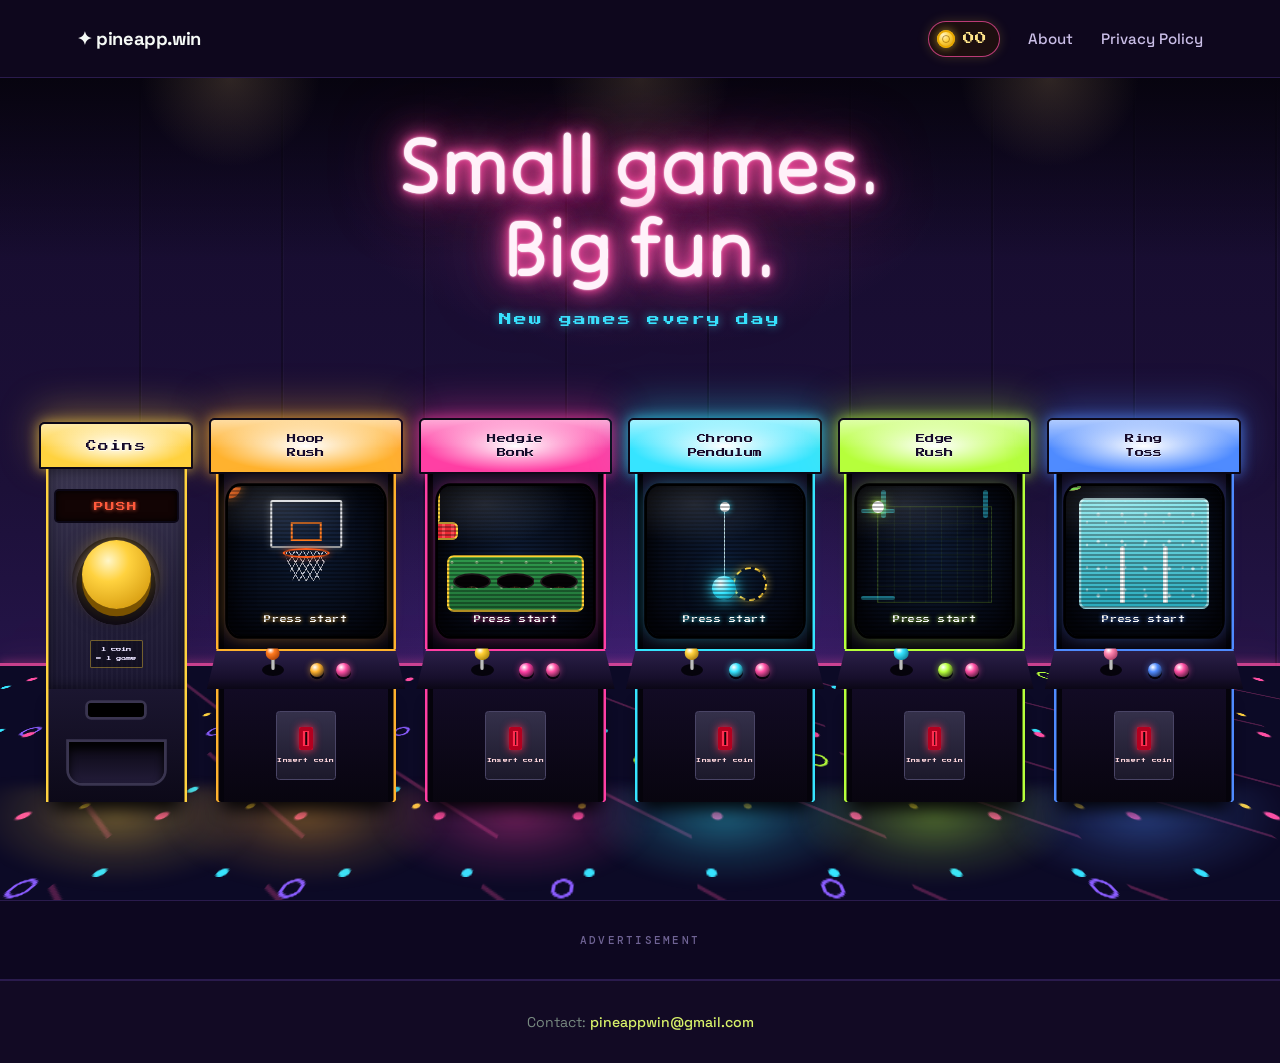
==== commit 04b4d17a: "Add Water Ring Toss to the arcade Co-Authored-By: Claude Opus 5.5 <noreply@anthropic.com> Claude-Ses" ====
--- a/public/index.html
+++ b/public/index.html
@@ -16,7 +16,7 @@
   <meta name="theme-color" content="#120a24">
   <title>pineapp.win | Browser Games</title>
   <link rel="stylesheet" href="styles.css?v=8">
-  <link rel="stylesheet" href="arcade.css?v=7">
+  <link rel="stylesheet" href="arcade.css?v=8">
   <link rel="stylesheet" href="coins.css?v=1">
 </head>
 <body class="arcade-page">
@@ -155,23 +155,31 @@
           <span class="cab__pool" aria-hidden="true"></span>
         </a>
 
-        <!-- Cabinet 5: next machine, still being wired up -->
-        <div class="cab cab--soon" style="--glow:#a259ff; --glow-rgb:162,89,255" aria-label="New game coming soon">
-          <span class="cab__marquee"><span class="cab__title">Coming<br>soon</span></span>
-          <span class="cab__bezel">
-            <span class="cab__screen">
-              <span class="attract attract--static" aria-hidden="true"></span>
-              <span class="cab__soon-text" aria-hidden="true">Being<br>wired up</span>
-            </span>
-          </span>
-          <span class="cab__panel" aria-hidden="true">
-            <span class="stick"></span><span class="pbtn"></span><span class="pbtn pbtn--b"></span>
-          </span>
-          <span class="cab__body" aria-hidden="true">
-            <span class="coin-door"><span class="coin-slot"></span><span class="coin-label">Out of order</span></span>
-          </span>
-          <span class="cab__pool" aria-hidden="true"></span>
-        </div>
+        <!-- Cabinet 5: Water Ring Toss -->
+        <a class="cab cab--rings" href="water-ring-toss.html" data-game="water-ring-toss" style="--glow:#4f8bff; --glow-rgb:79,139,255" aria-label="Play Water Ring Toss">
+          <span class="cab__marquee"><span class="cab__title">Ring<br>Toss</span></span>
+          <span class="cab__bezel">
+            <span class="cab__screen">
+              <span class="attract attract--rings" aria-hidden="true">
+                <span class="wr__water"></span>
+                <span class="wr__peg wr__peg--l"></span>
+                <span class="wr__peg wr__peg--r"></span>
+                <span class="wr__ring wr__ring--a"></span>
+                <span class="wr__ring wr__ring--b"></span>
+                <span class="wr__ring wr__ring--c"></span>
+                <span class="wr__bubbles"></span>
+              </span>
+              <span class="cab__start" aria-hidden="true">Press start</span>
+            </span>
+          </span>
+          <span class="cab__panel" aria-hidden="true">
+            <span class="stick"></span><span class="pbtn"></span><span class="pbtn pbtn--b"></span>
+          </span>
+          <span class="cab__body" aria-hidden="true">
+            <span class="coin-door"><span class="coin-slot"></span><span class="coin-label">Insert coin</span></span>
+          </span>
+          <span class="cab__pool" aria-hidden="true"></span>
+        </a>
       </div>
 
       <p class="hall-toast" id="hall-toast" role="status" aria-live="polite"></p>
--- a/public/arcade.css
+++ b/public/arcade.css
@@ -850,6 +850,86 @@
 }
 
 .cab--hedgie .stick::after { background: radial-gradient(circle at 35% 30%, #fff 0%, #ffcf33 30%, #8a6a00 100%); }
+
+
+/* Water Ring Toss: bubbles rise, rings drift up and drop onto the pegs */
+.wr__water {
+  position: absolute;
+  inset: 8% 8% 18% 8%;
+  border-radius: 0.6em;
+  background: linear-gradient(180deg, #8fe9ee 0%, #27a8bb 100%);
+  box-shadow: inset 0 0 0 0.2em rgba(255, 255, 255, 0.5);
+}
+
+.wr__peg {
+  position: absolute;
+  bottom: 22%;
+  width: 0.45em;
+  height: 38%;
+  margin-left: -0.22em;
+  border-radius: 0.3em 0.3em 0 0;
+  background: linear-gradient(90deg, #d9eef0, #fff, #a9cfd4);
+  z-index: 2;
+}
+
+.wr__peg--l { left: 36%; }
+.wr__peg--r { left: 64%; }
+
+.wr__ring {
+  position: absolute;
+  width: 2.6em;
+  height: 0.8em;
+  margin: -0.4em 0 0 -1.3em;
+  border-radius: 50%;
+  border: 0.32em solid var(--c);
+  box-shadow: inset 0 -0.08em 0 rgba(0, 0, 0, 0.25);
+  z-index: 3;
+  animation: 3.6s ease-in-out infinite;
+}
+
+.wr__ring--a { --c: #ffd23f; animation-name: ringA; }
+.wr__ring--b { --c: #ff4d6d; animation-name: ringB; }
+.wr__ring--c { --c: #6fd24a; animation-name: ringC; }
+
+/* lifted by the bubbles, tumbling, then settling on a peg */
+@keyframes ringA {
+  0%   { left: 22%; top: 74%; transform: rotate(30deg); }
+  30%  { left: 30%; top: 26%; transform: rotate(-20deg); }
+  48%  { left: 36%; top: 38%; transform: rotate(0deg); }
+  70%, 92% { left: 36%; top: 72%; transform: rotate(0deg); }
+  100% { left: 22%; top: 74%; transform: rotate(30deg); }
+}
+@keyframes ringB {
+  0%   { left: 78%; top: 72%; transform: rotate(-25deg); }
+  35%  { left: 70%; top: 22%; transform: rotate(15deg); }
+  55%  { left: 64%; top: 36%; transform: rotate(0deg); }
+  75%, 92% { left: 64%; top: 72%; transform: rotate(0deg); }
+  100% { left: 78%; top: 72%; transform: rotate(-25deg); }
+}
+@keyframes ringC {
+  0%   { left: 50%; top: 70%; transform: rotate(10deg); }
+  40%  { left: 46%; top: 30%; transform: rotate(60deg); }
+  70%  { left: 54%; top: 50%; transform: rotate(-30deg); }
+  100% { left: 50%; top: 70%; transform: rotate(10deg); }
+}
+
+.wr__bubbles {
+  position: absolute;
+  inset: 10% 10% 20% 10%;
+  background:
+    radial-gradient(circle, rgba(255, 255, 255, 0.85) 0 0.12em, transparent 0.18em) 0.4em 0 / 2.1em 2.4em,
+    radial-gradient(circle, rgba(255, 255, 255, 0.7) 0 0.08em, transparent 0.14em) 1.3em 0.9em / 1.7em 2em;
+  animation: bubblesUp 1.6s linear infinite;
+  opacity: 0.8;
+  z-index: 1;
+}
+
+@keyframes bubblesUp {
+  from { background-position: 0.4em 0, 1.3em 0.9em; }
+  to   { background-position: 0.4em -2.4em, 1.3em -1.1em; }
+}
+
+.cab--rings .stick::after { background: radial-gradient(circle at 35% 30%, #fff 0%, #ff86b0 30%, #8a1f4a 100%); }
 
 /* Coming soon: a screen of static */
 .attract--static {
@@ -1298,6 +1378,8 @@
   .hoop__net,
   .hb__hog,
   .hb__hammer,
+  .wr__ring,
+  .wr__bubbles,
   .edge__ball,
   .edge__tile {
     animation: none !important;
@@ -1309,6 +1391,9 @@
   .hoop__ball { left: 50%; top: 30%; }
   .hb__hole--b .hb__hog { transform: translateY(0); }
   .hb__hammer { left: 50%; transform: rotate(24deg); }
+  .wr__ring--a { left: 36%; top: 72%; }
+  .wr__ring--b { left: 64%; top: 72%; }
+  .wr__ring--c { left: 50%; top: 40%; }
   .edge__tile--t { left: 47%; background: var(--neon-lime); }
   .edge__tile--b { left: 56%; }
   .edge__tile--l { top: 46%; }
